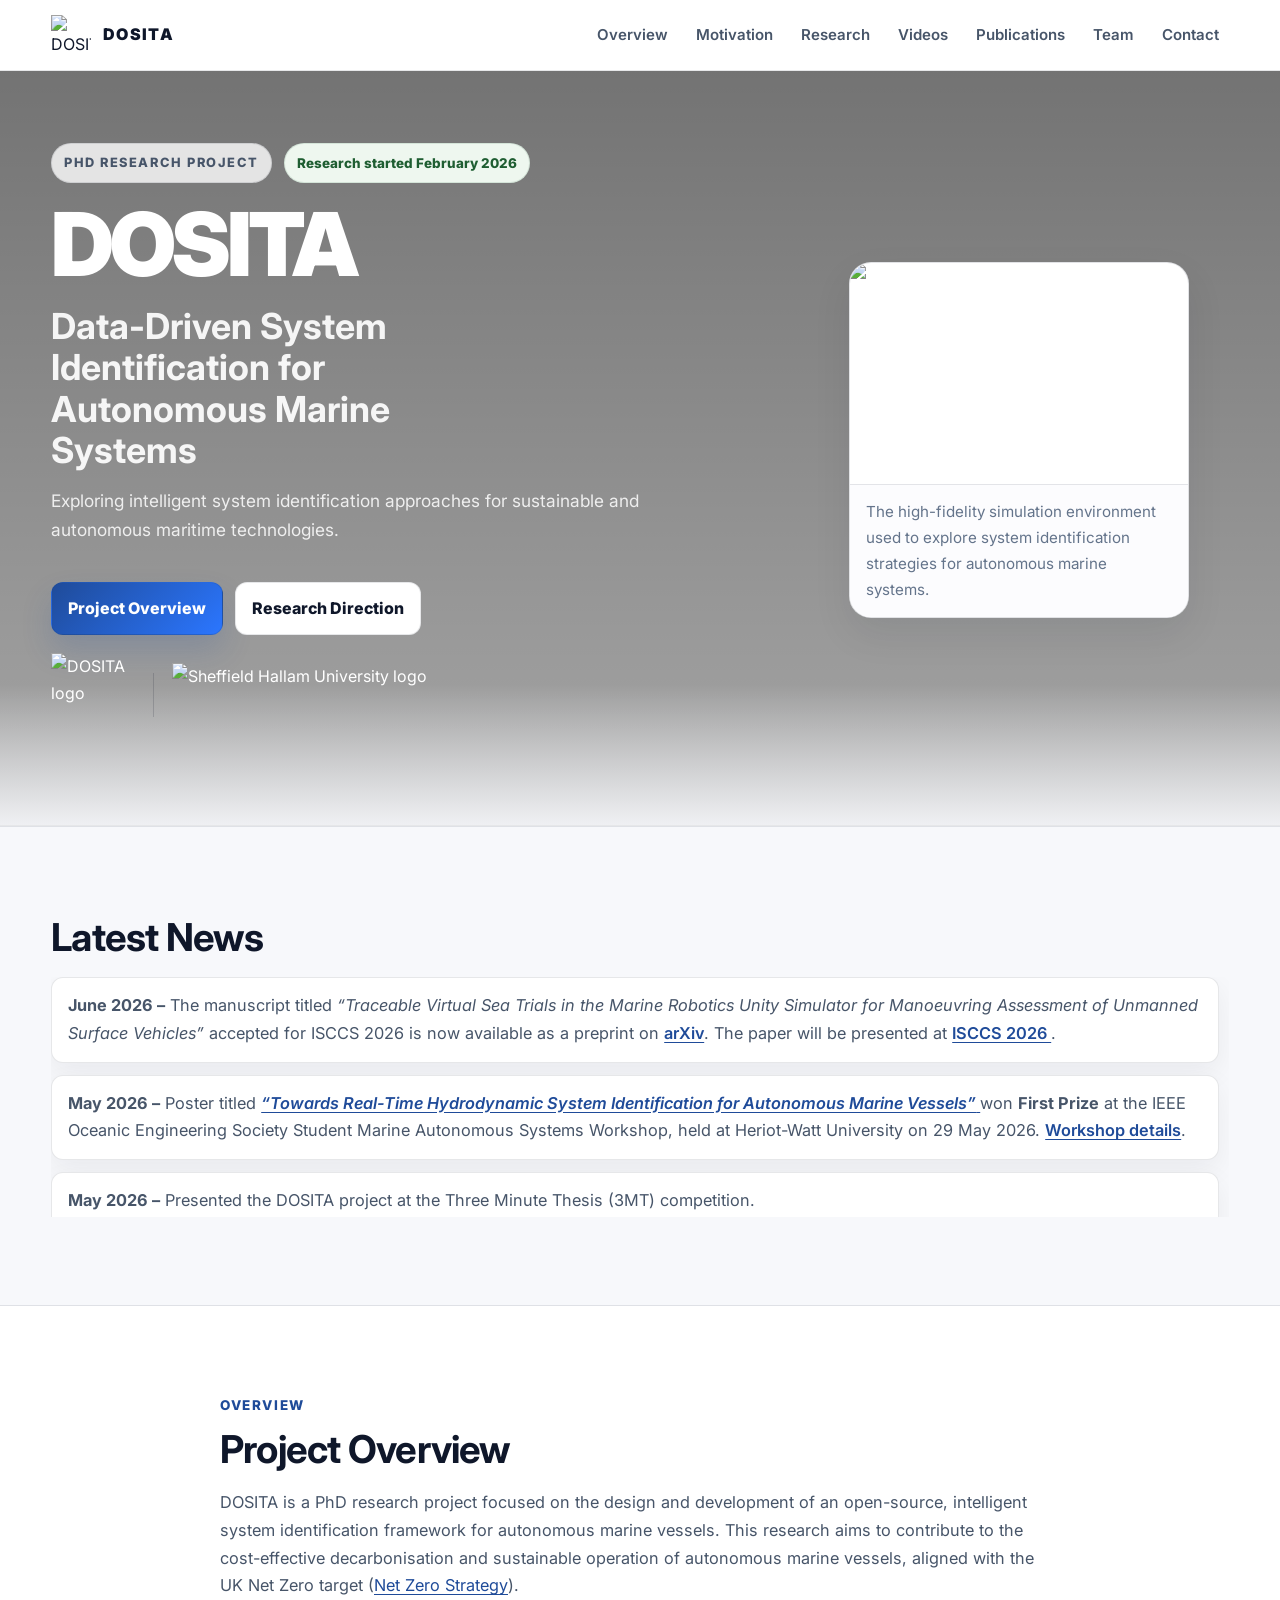
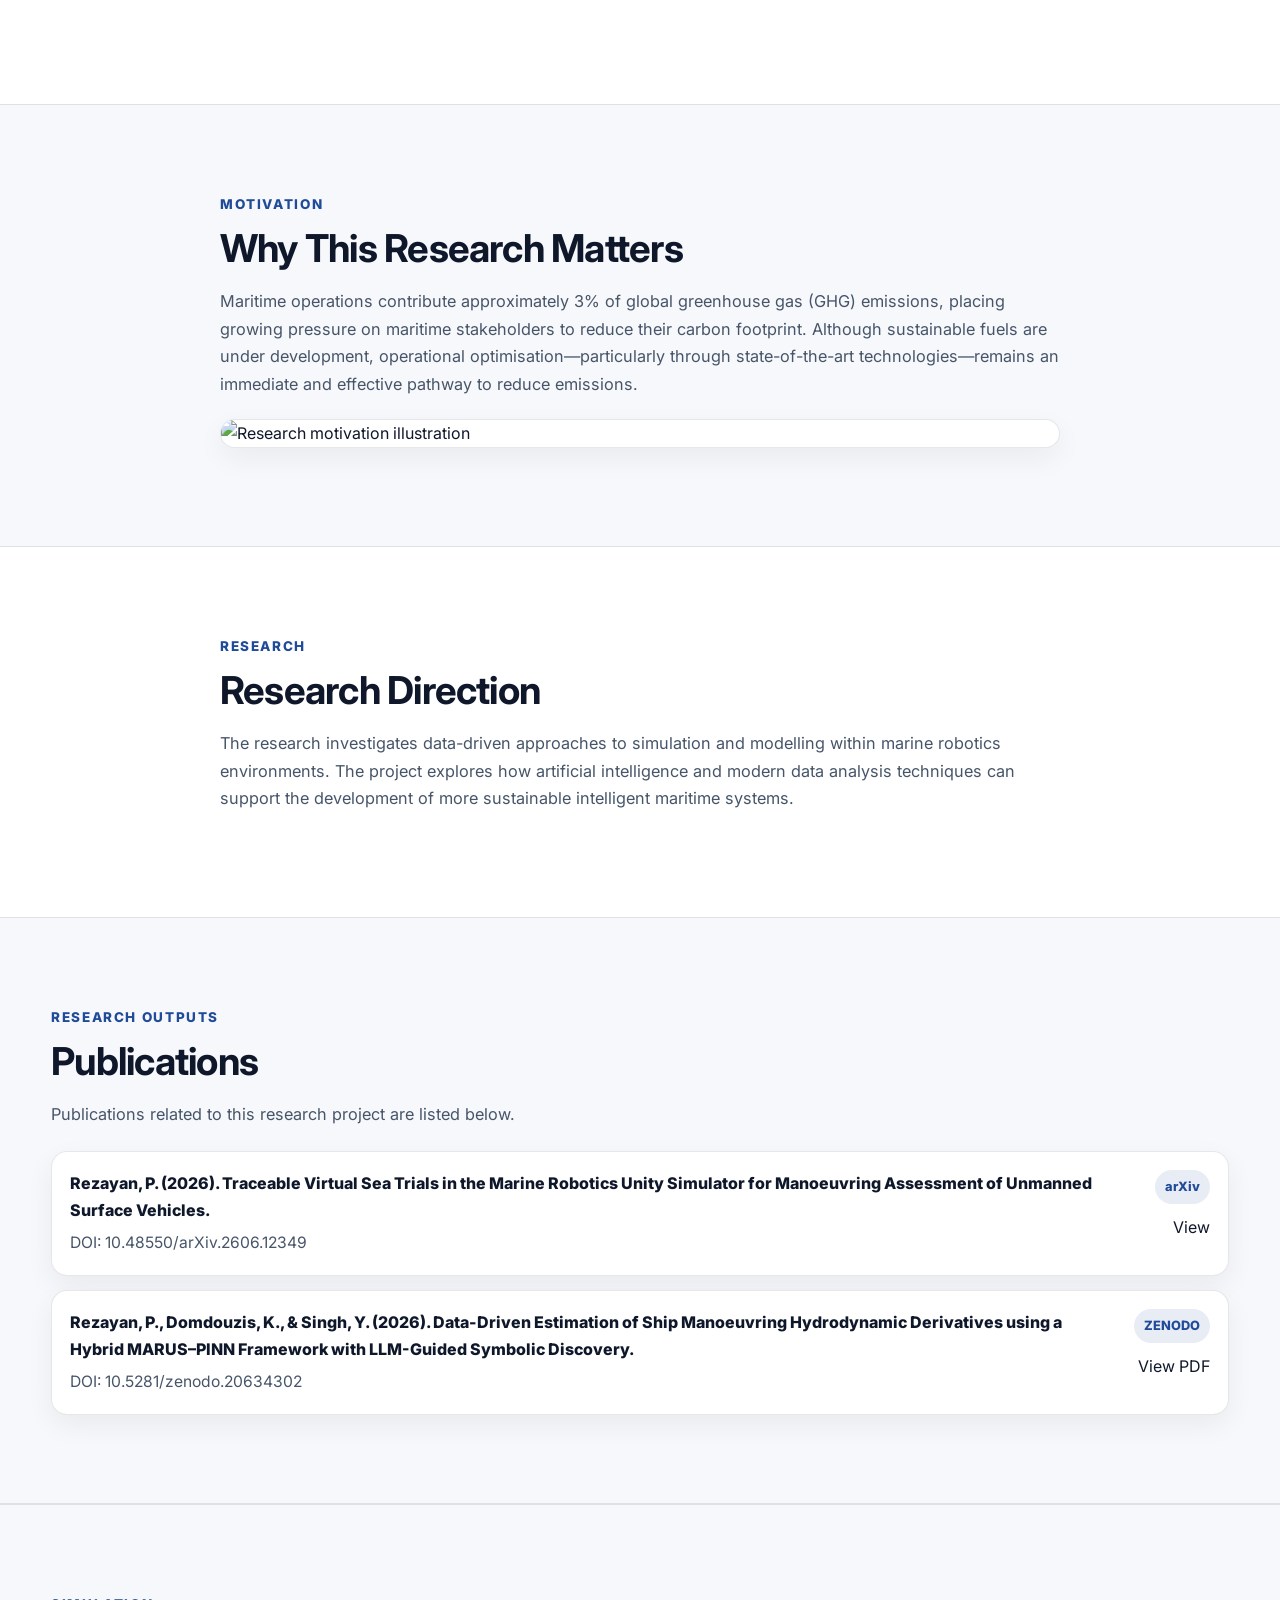
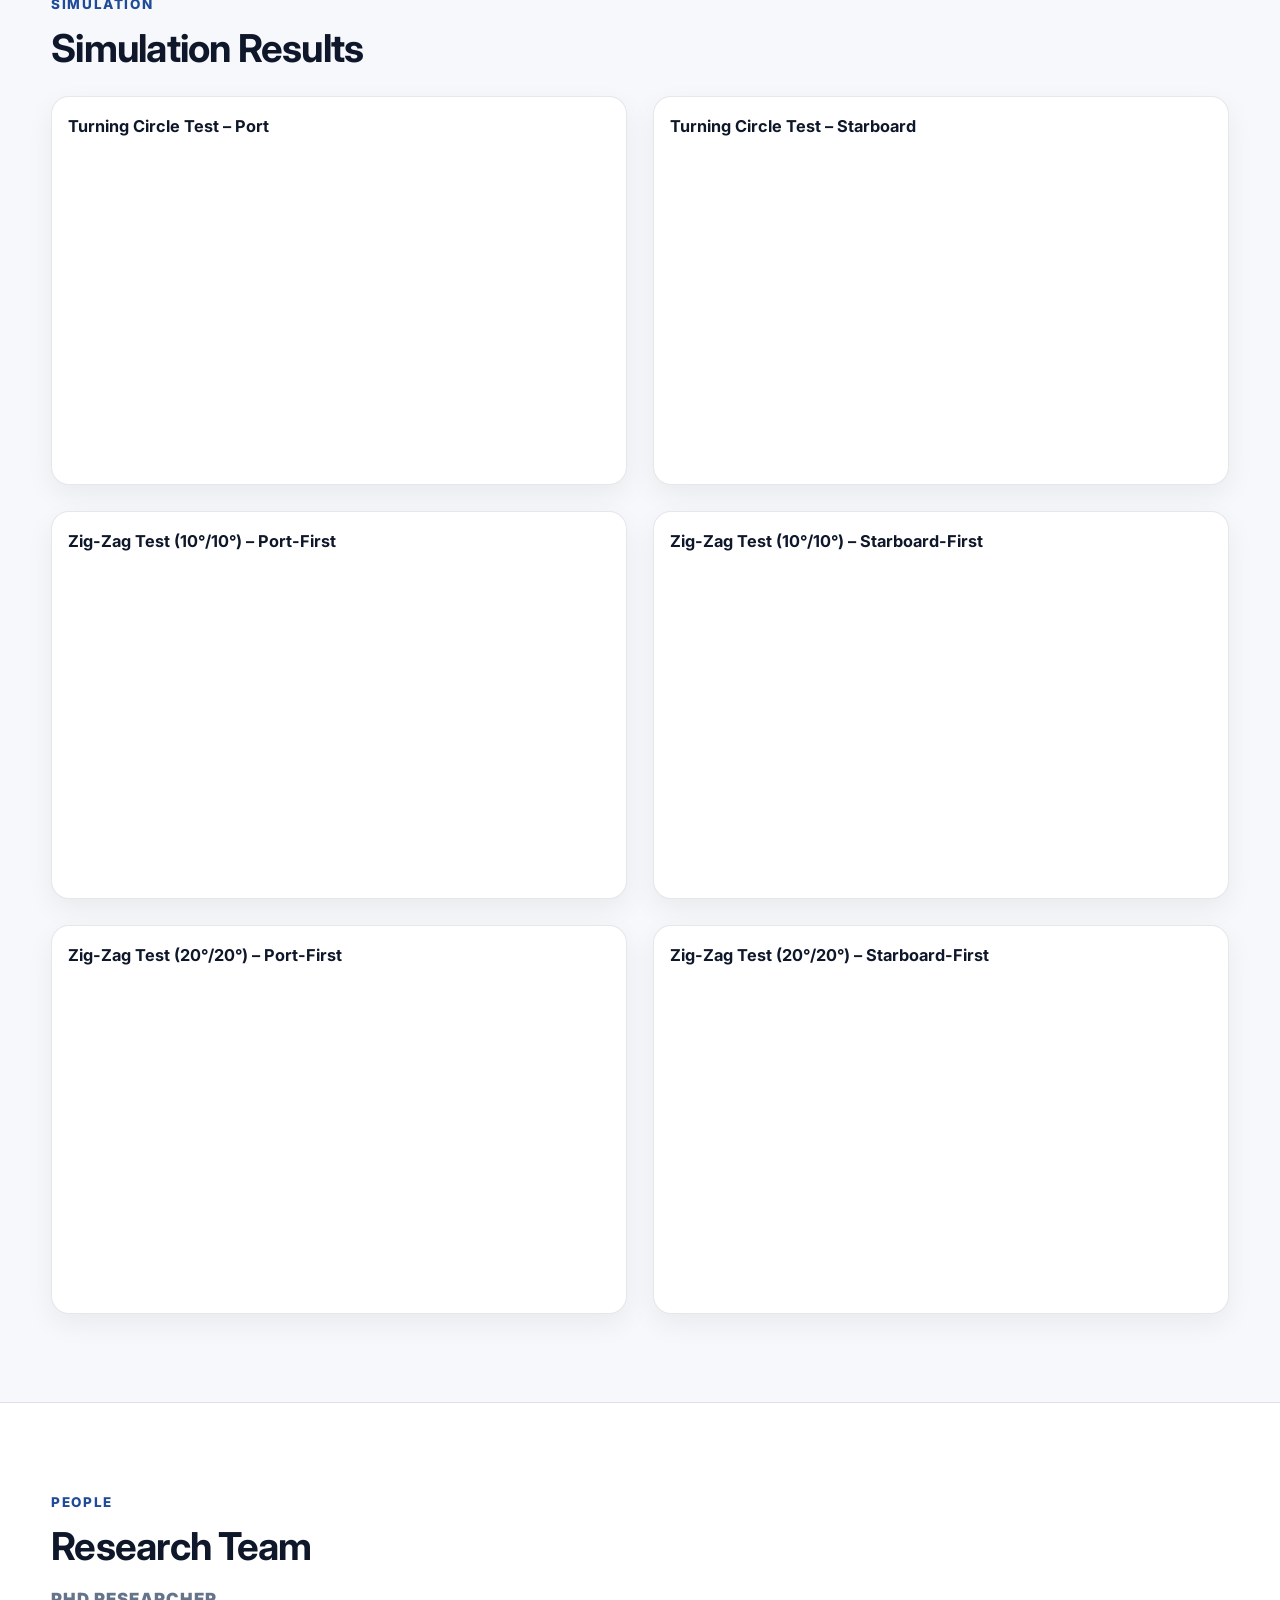
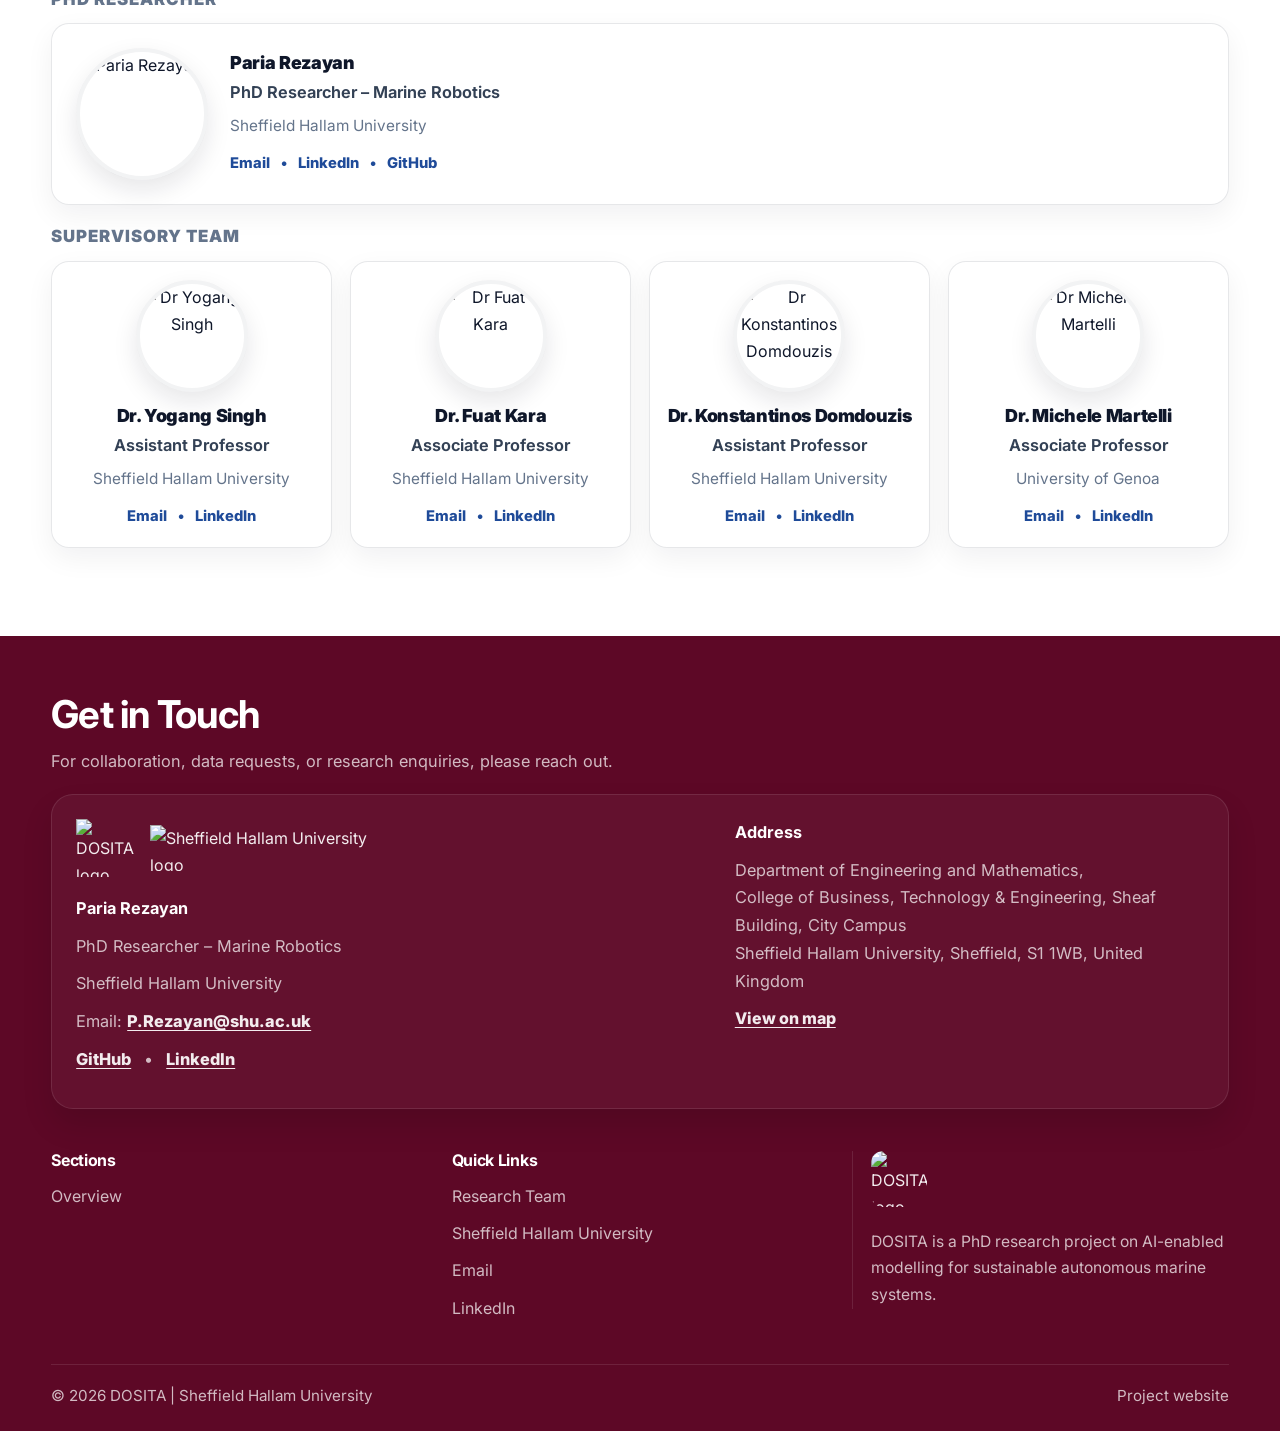
==== docs/index.html @ e4d9f396 "Update publication references in index.html" ====
<!DOCTYPE html>
<html lang="en">
<head>
  <meta charset="utf-8" />
  <meta name="viewport" content="width=device-width,initial-scale=1" />

  <title>DOSITA | PhD Research Project</title>
  <meta
    name="description"
    content="DOSITA: A PhD research project exploring data-driven modelling approaches for more sustainable autonomous marine vahicles"
  />

  <link rel="canonical" href="https://paria-rezayan.github.io/dosita-site/" />
  <meta name="theme-color" content="#1f4b99" />

  <meta property="og:type" content="website" />
  <meta property="og:title" content="DOSITA | PhD Research Project" />
  <meta
    property="og:description"
    content="Research project on data-driven simulation and modelling for more sustainable autonomous marine vessels."
  />
  <meta property="og:url" content="https://paria-rezayan.github.io/dosita-site/" />
  <meta
    property="og:image"
    content="https://paria-rezayan.github.io/dosita-site/assets/scene2.png"
  />

  <meta name="twitter:card" content="summary_large_image" />
  <meta name="twitter:title" content="DOSITA | PhD Research Project" />
  <meta
    name="twitter:description"
    content="PhD research on intelligent simulation and modelling for more sustainable autonomous marine vessels."
  />
  <meta
    name="twitter:image"
    content="https://paria-rezayan.github.io/dosita-site/assets/scene2.png"
  />

  <link rel="icon" type="image/png" href="assets/dosita-favicon.png" />
  <link rel="apple-touch-icon" href="assets/dosita-favicon.png" />

  <link rel="preconnect" href="https://fonts.googleapis.com" />
  <link rel="preconnect" href="https://fonts.gstatic.com" crossorigin />
  <link
    href="https://fonts.googleapis.com/css2?family=Inter:wght@400;600;700;800;900&display=swap"
    rel="stylesheet"
  />

  <link rel="stylesheet" href="styles.css" />
</head>

<body>
  <a class="skiplink" href="#main">Skip to content</a>

  <header class="topbar">
    <div class="container nav">
      <a class="brand" href="#top" aria-label="DOSITA home">
        <img src="assets/dosita-favicon.png" class="brand-logo" alt="DOSITA logo" />
        <span class="brand-text">DOSITA</span>
      </a>

      <nav class="navlinks" aria-label="Primary">
        <a href="#overview">Overview</a>
        <a href="#motivation">Motivation</a>
        <a href="#research">Research</a>
        <a href="#videos">Videos</a>
        <a href="#publications">Publications</a>
        <a href="#team">Team</a>
        <a href="#contact">Contact</a>
      </nav>

      <details class="menu">
        <summary class="menu-btn" aria-label="Open navigation menu">
          <span class="menu-icon" aria-hidden="true"></span>
          Menu
        </summary>
        <nav class="menu-panel" aria-label="Mobile">
          <a href="#overview">Overview</a>
          <a href="#motivation">Motivation</a>
          <a href="#research">Research</a>
          <a href="#videos">Videos</a>
          <a href="#publications">Publications</a>
          <a href="#team">Team</a>
          <a href="#contact">Contact</a>
        </nav>
      </details>
    </div>
  </header>

  <main id="main">
    <section class="hero" id="top">
      <video class="hero-bg-video" autoplay muted loop playsinline>
        <source src="assets/marus-vessel.mp4" type="video/mp4" />
      </video>
      <div class="container hero-grid">
        <div class="hero-copy">
          <div class="hero-topline">
            <span class="kicker">PhD Research Project</span>
            <span class="status-badge">Research started February 2026</span>
          </div>

          <h1 class="title">DOSITA</h1>

          <p class="subtitle">
            Data-Driven System Identification for Autonomous Marine Systems
          </p>

          <p class="tagline">
            Exploring intelligent system identification approaches for sustainable and
            autonomous maritime technologies.
          </p>

          <p class="hero-meta"></p>

          <div class="btnrow">
            <a class="btn primary" href="#overview">Project Overview</a>
            <a class="btn" href="#research">Research Direction</a>
          </div>

          <div class="hero-logos" aria-label="Project affiliations">
            <img
              src="assets/dosita-favicon.png"
              class="hero-logo hero-logo-dosita"
              alt="DOSITA logo"
            />
            <div class="hero-logo-divider" aria-hidden="true"></div>
            <img
              src="assets/shu-icon.png"
              class="hero-logo hero-logo-shu"
              alt="Sheffield Hallam University logo"
            />
          </div>
        </div>

        <div class="hero-visual">
          <figure class="hero-figure">
            <img
              src="assets/scene2.png"
              alt="MARUS Simulation Environment for Marine Robotics Research"
            />
            <figcaption>
              The high-fidelity simulation environment used to explore system identification
              strategies for autonomous marine systems.
            </figcaption>
          </figure>
        </div>
      </div>
    </section>
    <section id="news" class="section alt">
      <div class="container">
    
        <h2 class="news-title">Latest News</h2>
    
        <div class="news-list">

          <p>
          <strong>June 2026 –</strong> The manuscript titled
          <em>“Traceable Virtual Sea Trials in the Marine Robotics Unity Simulator for Manoeuvring Assessment of Unmanned Surface Vehicles”</em>
          accepted for ISCCS 2026 is now available as a preprint on
          <a href="https://arxiv.org/abs/2606.12349" target="_blank" rel="noopener">arXiv</a>.
          The paper will be presented at
          <a href="https://www.imarest.org/events/inec-iscss-2026.html" target="_blank" rel="noopener">
            ISCCS 2026
          </a>.
        </p>
              
          <p>
            <strong>May 2026 –</strong> Poster titled
            <a href="files/Marine_Robotics_Workshop_Poster_Final.pdf" target="_blank" rel="noopener">
              <em>“Towards Real-Time Hydrodynamic System Identification for Autonomous Marine Vessels”</em>
            </a>
            won <strong>First Prize</strong> at the IEEE Oceanic Engineering Society Student Marine Autonomous Systems Workshop,
            held at Heriot-Watt University on 29 May 2026.
            <a href="https://sites.google.com/view/ieee-oes-smrw/home" target="_blank" rel="noopener">Workshop details</a>.
          </p>

          <p>
            <strong>May 2026 –</strong> Presented the DOSITA project at the Three Minute Thesis (3MT) competition.
          </p>
    
          <p>
            <strong>May 2026 –</strong> Abstract titled <em>“From Traceable MARUS Virtual Sea Trials to Online Hydrodynamic Derivative Identification”</em> accepted for IEEE Marine Autonomous Systems Workshop 2026 (poster presentation).
          </p>
    
          <p>
            <strong>April 2026 –</strong> Successfully completed initial PhD progression review (RF1).
          </p>
    
          <p>
            <strong>March 2026 –</strong> Manuscript titled <em>“Interpretable Physics-Informed Hydrodynamic Derivative Identification for Autonomous Marine Vehicles Using Virtual Sea Trials and Symbolic Residuals”</em> accepted for IEEE AUV 2026 (poster presentation).
          </p>
    
          <p>
            <strong>March 2026 –</strong> Manuscript titled <em>“Traceable Virtual Sea Trials in the Marine Robotics Unity Simulator for Manoeuvring Assessment of Unmanned Surface Vehicles”</em> accepted for ISCSS 2026 (oral presentation).
          </p>
    
        </div>
    
      </div>
    </section>

    <section id="overview" class="section">
      <div class="container narrow">
        <p class="eyebrow">Overview</p>
        <h2>Project Overview</h2>

        <p>
          DOSITA is a PhD research project focused on the design and development of an open-source, intelligent system identification framework for autonomous marine vessels. This research aims to contribute to the cost-effective decarbonisation and sustainable operation of autonomous marine vessels, aligned with the UK Net Zero target (<a class="link" href="https://www.gov.uk/government/publications/net-zero-strategy" target="_blank" rel="noopener">Net Zero Strategy</a>).
        </p>
      </div>
    </section>

    <section id="motivation" class="section alt">
      <div class="container narrow">
        <p class="eyebrow">Motivation</p>
        <h2>Why This Research Matters</h2>

        <p>
          Maritime operations contribute approximately 3% of global greenhouse gas (GHG) emissions, placing growing pressure on
          maritime stakeholders to reduce their carbon footprint.
          Although sustainable fuels are under development, operational optimisation—particularly through state-of-the-art
          technologies—remains an immediate and effective pathway to reduce emissions.
        </p>

        <figure class="figure">
          <img
            src="assets/why_it_matters.png"
            alt="Research motivation illustration"
          />
        </figure>
      </div>
    </section>

    <section id="research" class="section">
      <div class="container narrow">
        <p class="eyebrow">Research</p>
        <h2>Research Direction</h2>

        <p>
          The research investigates data-driven approaches to simulation and modelling within marine robotics environments. The project explores
          how artificial intelligence and modern data analysis techniques can
          support the development of more sustainable intelligent maritime systems.
        </p>
      </div>
    </section>

    <section id="publications" class="section alt">
      <div class="container">
        <p class="eyebrow">Research Outputs</p>
        <h2>Publications</h2>
    
        <p>
          Publications related to this research project are listed below.
        </p>
    
        <div class="pub-panel">
          <ol class="pub-list">
    

    
            <li class="pub-item">
              <div class="pub-main">
                <span class="pub-title">
                  Rezayan, P. (2026).
                  Traceable Virtual Sea Trials in the Marine Robotics Unity Simulator for Manoeuvring Assessment of Unmanned Surface Vehicles.
                </span>
                <span class="pub-desc">
                  DOI:
                  <a href="https://doi.org/10.48550/arXiv.2606.12349" target="_blank" rel="noopener">
                    10.48550/arXiv.2606.12349
                  </a>
                </span>
              </div>
              <div class="pub-meta">
                <span class="pub-badge">arXiv</span>
                <a href="https://arxiv.org/abs/2606.12349" target="_blank" rel="noopener">
                  View
                </a>
              </div>
            </li>

           <li class="pub-item">
              <div class="pub-main">
                <span class="pub-title">
                  Rezayan, P., Domdouzis, K., &amp; Singh, Y. (2026).
                  Data-Driven Estimation of Ship Manoeuvring Hydrodynamic Derivatives using a Hybrid MARUS–PINN Framework with LLM-Guided Symbolic Discovery.
                </span>
                <span class="pub-desc">
                  DOI:
                  <a href="https://doi.org/10.5281/zenodo.20634302" target="_blank" rel="noopener">
                    10.5281/zenodo.20634302
                  </a>
                </span>
              </div>
              <div class="pub-meta">
                <span class="pub-badge">ZENODO</span>
                <a href="https://zenodo.org/records/20634302" target="_blank" rel="noopener">
                  View PDF
                </a>
              </div>
            </li>
    
          </ol>
        </div>
      </div>
    </section>

    <section id="videos" class="section alt">
      <div class="container">
    
        <p class="eyebrow">Simulation</p>
        <h2>Simulation Results</h2>
    
        <div class="video-grid">
    
          
          <div class="video-card">
            <p><strong>Turning Circle Test – Port</strong></p>
    
            <iframe
              src="https://www.youtube.com/embed/pQFr0AR-pdA"
              frameborder="0"
              allow="accelerometer; autoplay; clipboard-write; encrypted-media; gyroscope; picture-in-picture"
              allowfullscreen>
            </iframe>
    
          </div>

            <div class="video-card">
              <p><strong>Turning Circle Test – Starboard</strong></p>
      
              <iframe
                src="https://www.youtube.com/embed/2SdToAefDQU?si=MvAglBM_iEwIC5yq"
                frameborder="0"
                allow="accelerometer; autoplay; clipboard-write; encrypted-media; gyroscope; picture-in-picture"
                allowfullscreen>
              </iframe>
    
          </div>
    
          
          <div class="video-card">
            <p><strong>Zig-Zag Test (10°/10°) – Port-First</strong></p>
    
            <iframe
              src="https://www.youtube.com/embed/sHBhFfHwwGk"
              frameborder="0"
              allow="accelerometer; autoplay; clipboard-write; encrypted-media; gyroscope; picture-in-picture"
              allowfullscreen>
            </iframe>
    
          </div>

          <div class="video-card">
            <p><strong>Zig-Zag Test (10°/10°) – Starboard-First</strong></p>
    
            <iframe
              src="https://www.youtube.com/embed/uo5LbihX1AM?si=xc1DIO5zqAd8yfMY"
              frameborder="0"
              allow="accelerometer; autoplay; clipboard-write; encrypted-media; gyroscope; picture-in-picture"
              allowfullscreen>
            </iframe>
    
          </div>

          <div class="video-card">
            <p><strong>Zig-Zag Test (20°/20°) – Port-First</strong></p>
    
            <iframe
              src="https://www.youtube.com/embed/yCZDRFfJikc?si=FCgRbpiyIOFRJDU3"
              frameborder="0"
              allow="accelerometer; autoplay; clipboard-write; encrypted-media; gyroscope; picture-in-picture"
              allowfullscreen>
            </iframe>
    
          </div>


          <div class="video-card">
            <p><strong>Zig-Zag Test (20°/20°) – Starboard-First</strong></p>
    
            <iframe
              src="https://www.youtube.com/embed/yEhqeSOkkQ4?si=PuzDJNzt23lJ9d4e"
              frameborder="0"
              allow="accelerometer; autoplay; clipboard-write; encrypted-media; gyroscope; picture-in-picture"
              allowfullscreen>
            </iframe>
    
          </div>
          
        </div>
      </div>
    </section>


    <section id="team" class="section">
      <div class="container">
        <p class="eyebrow">People</p>
        <h2>Research Team</h2>

        <div class="team-block">
          <h3 class="team-heading">PhD Researcher</h3>

          <div class="team-grid team-grid-feature">
            <article class="team-card team-card-feature">
              <div class="team-card-top">
                <img src="assets/Paria_Rezayan.png" alt="Paria Rezayan" class="team-photo team-photo-lg" />
                <div class="team-card-main">
                  <h4 class="team-name">Paria Rezayan</h4>
                  <p class="team-role">PhD Researcher – Marine Robotics</p>
                  <p class="team-org">Sheffield Hallam University</p>

                  <div class="team-links">
                    <a href="mailto:P.Rezayan@shu.ac.uk">Email</a>
                    <span>•</span>
                    <a href="https://www.linkedin.com/in/Paria-Rezayan" target="_blank" rel="noopener">LinkedIn</a>
                    <span>•</span>
                    <a href="https://github.com/Paria-Rezayan" target="_blank" rel="noopener">GitHub</a>
                  </div>
                </div>
              </div>
            </article>
          </div>
        </div>

        <div class="team-block">
          <h3 class="team-heading">Supervisory Team</h3>

          <div class="team-grid team-grid-compact">
            <article class="team-card team-card-compact">
              <img src="assets/Yogang_Singh.png" alt="Dr Yogang Singh" class="team-photo" />
              <h4 class="team-name">Dr. Yogang Singh</h4>
              <p class="team-role">Assistant Professor</p>
              <p class="team-org">Sheffield Hallam University</p>
              <div class="team-links">
                <a href="mailto:Y.Singh@shu.ac.uk">Email</a>
                <span>•</span>
                <a href="https://www.linkedin.com/in/yogang-singh" target="_blank" rel="noopener">LinkedIn</a>
              </div>
            </article>

            <article class="team-card team-card-compact">
              <img src="assets/Fuat_Kara.png" alt="Dr Fuat Kara" class="team-photo" />
              <h4 class="team-name">Dr. Fuat Kara</h4>
              <p class="team-role">Associate Professor</p>
              <p class="team-org">Sheffield Hallam University</p>
              <div class="team-links">
                <a href="mailto:Fuat.Kara@shu.ac.uk">Email</a>
                <span>•</span>
                <a href="https://www.linkedin.com/in/fuat-kara-55755624" target="_blank" rel="noopener">LinkedIn</a>
              </div>
            </article>

            <article class="team-card team-card-compact">
              <img src="assets/Konstantinos_Domdouzis.png" alt="Dr Konstantinos Domdouzis" class="team-photo" />
              <h4 class="team-name">Dr. Konstantinos Domdouzis</h4>
              <p class="team-role">Assistant Professor</p>
              <p class="team-org">Sheffield Hallam University</p>
              <div class="team-links">
                <a href="mailto:k.domdouzis@shu.ac.uk">Email</a>
                <span>•</span>
                <a href="https://www.linkedin.com/in/konstantinos-d-a1b3b431" target="_blank" rel="noopener">LinkedIn</a>
              </div>
            </article>

            <article class="team-card team-card-compact">
              <img src="assets/Michele_Martelli.png" alt="Dr Michele Martelli" class="team-photo" />
              <h4 class="team-name">Dr. Michele Martelli</h4>
              <p class="team-role">Associate Professor</p>
              <p class="team-org">University of Genoa</p>
              <div class="team-links">
                <a href="mailto:michele.martelli@unige.it">Email</a>
                <span>•</span>
                <a href="https://www.linkedin.com/in/martellimichele" target="_blank" rel="noopener">LinkedIn</a>
              </div>
            </article>
          </div>
        </div>
      </div>
    </section>

    <footer id="contact" class="footer footer-with-contact">
      <div class="container footer-contact-wrap">
        <div class="footer-contact">
          <div class="footer-contact-head">
            <h2 class="footer-contact-title">Get in Touch</h2>
            <p class="footer-contact-sub">
              For collaboration, data requests, or research enquiries, please reach out.
            </p>
          </div>

          <div class="footer-contact-card">
            <div class="footer-contact-left">
              <div class="contact-logos">
                <img class="contact-logo dosita-contact-logo" src="assets/dosita-favicon.png" alt="DOSITA logo" />
                <img class="contact-logo shu-contact-logo" src="assets/shu-icon.png" alt="Sheffield Hallam University logo" />
              </div>

              <p class="contact-name"><strong>Paria Rezayan</strong></p>
              <p class="contact-role">PhD Researcher – Marine Robotics</p>
              <p class="contact-org">Sheffield Hallam University</p>
              <p class="contact-line">Email: <a class="footer-link" href="mailto:P.Rezayan@shu.ac.uk">P.Rezayan@shu.ac.uk</a></p>
              <p class="contact-line">
                <a class="footer-link" href="https://github.com/Paria-Rezayan" target="_blank" rel="noopener">GitHub</a>
                <span class="sep">•</span>
                <a class="footer-link" href="https://www.linkedin.com/in/Paria-Rezayan" target="_blank" rel="noopener">LinkedIn</a>
              </p>
            </div>

            <div class="footer-contact-right">
              <p class="addr-title"><strong>Address</strong></p>
              <p class="addr">
                Department of Engineering and Mathematics,<br />
                College of Business, Technology &amp; Engineering, Sheaf Building, City Campus<br />
                Sheffield Hallam University, Sheffield, S1 1WB, United Kingdom
              </p>
              <a class="footer-link" href="https://www.google.com/maps?q=Sheaf+Building+Sheffield+Hallam+University" target="_blank" rel="noopener">View on map</a>
            </div>
          </div>
        </div>

        <div class="footer-grid footer-grid-compact">
          <div class="footer-col">
            <h4>Sections</h4>
            <a href="#overview">Overview</a>
          </div>

          <div class="footer-col">
            <h4>Quick Links</h4>
            <a href="#team">Research Team</a>
            <a href="https://www.shu.ac.uk/" target="_blank" rel="noopener">Sheffield Hallam University</a>
            <a href="mailto:P.Rezayan@shu.ac.uk">Email</a>
            <a href="https://www.linkedin.com/in/Paria-Rezayan" target="_blank" rel="noopener">LinkedIn</a>
          </div>

          <div class="footer-col footer-brand-compact">
            <img src="assets/dosita-favicon.png" alt="DOSITA logo" class="footer-brand-logo" />
            <p class="footer-brand-text">
              DOSITA is a PhD research project on AI-enabled modelling for sustainable autonomous marine systems.
            </p>
          </div>
        </div>

        <div class="footer-bottom">
          <p>© 2026 DOSITA | Sheffield Hallam University</p>
          <p class="footer-meta">Project website</p>
        </div>
      </div>
    </footer>
  </main>
</body>
</html>
---- docs/styles.css ----
:root{
  --bg: #ffffff;
  --bg-alt: #f7f8fb;
  --bg-soft: #f3f6fb;

  --text: #0f172a;
  --muted: #475569;
  --muted-2: #64748b;

  --line: rgba(15, 23, 42, 0.10);
  --line-strong: rgba(15, 23, 42, 0.16);

  --shadow-soft: 0 10px 28px rgba(15, 23, 42, 0.06);
  --shadow-card: 0 16px 38px rgba(15, 23, 42, 0.08);
  --shadow-hover: 0 20px 44px rgba(15, 23, 42, 0.12);

  --radius: 18px;
  --radius-sm: 14px;
  --radius-xs: 10px;

  --max: 1200px;
  --narrow: 840px;

  --accent: #1f4b99;
  --accent-2: #0b2f6a;
  --accent-3: #2b76ff;

  --footer-bg: #5d0826;
  --footer-line: rgba(255,255,255,0.10);
  --footer-text: rgba(255,255,255,0.92);
  --footer-muted: rgba(255,255,255,0.72);

  --success-bg: #eef7ef;
  --success-text: #1f5e32;

  --focus: rgba(31, 75, 153, 0.35);
}

*,
*::before,
*::after{
  box-sizing: border-box;
}

html{
  scroll-behavior: smooth;
}

body{
  margin: 0;
  background: var(--bg);
  color: var(--text);
  font-family: Inter, ui-sans-serif, system-ui, -apple-system, Segoe UI, Roboto, Helvetica, Arial, "Apple Color Emoji","Segoe UI Emoji";
  line-height: 1.7;
  -webkit-font-smoothing: antialiased;
  -moz-osx-font-smoothing: grayscale;
}

img{
  max-width: 100%;
  display: block;
}

a{
  color: inherit;
  text-decoration: none;
}

:focus-visible{
  outline: 3px solid var(--focus);
  outline-offset: 3px;
  border-radius: 10px;
}

.skiplink{
  position: absolute;
  left: -999px;
  top: 10px;
  z-index: 1000;
  background: #fff;
  color: var(--text);
  border: 1px solid var(--line);
  padding: 10px 12px;
  border-radius: 10px;
  box-shadow: var(--shadow-soft);
}

.skiplink:focus{
  left: 10px;
}

.container{
  width: min(92%, var(--max));
  margin: 0 auto;
}

.narrow{
  width: min(92%, var(--narrow));
  margin: 0 auto;
}

.section{
  padding: 88px 0;
  scroll-margin-top: 100px;
}

.section.alt{
  background: var(--bg-alt);
  border-top: 1px solid var(--line);
  border-bottom: 1px solid var(--line);
}

.eyebrow{
  margin: 0 0 10px;
  font-size: 0.84rem;
  font-weight: 800;
  letter-spacing: 0.12em;
  text-transform: uppercase;
  color: var(--accent);
}

h1, h2, h3, h4{
  margin: 0;
  color: var(--text);
  line-height: 1.15;
  letter-spacing: -0.02em;
}

h2{
  font-size: clamp(2rem, 3vw, 2.7rem);
  margin-bottom: 18px;
}

h3{
  font-size: 1.18rem;
  margin-bottom: 10px;
}

p{
  margin: 0 0 16px;
  color: var(--muted);
  font-size: 1.02rem;
}

.link{
  color: var(--accent);
  text-decoration: underline;
  text-underline-offset: 3px;
}

.link:hover{
  color: var(--accent-2);
}

.sep{
  color: rgba(255,255,255,0.72);
  margin: 0 8px;
}

/* ---------- NAV ---------- */
.topbar{
  position: sticky;
  top: 0;
  z-index: 80;
  background: rgba(255,255,255,0.94);
  backdrop-filter: saturate(160%) blur(12px);
  border-bottom: 1px solid var(--line);
}

.nav{
  display: flex;
  align-items: center;
  justify-content: space-between;
  gap: 16px;
  padding: 14px 0;
}

.brand{
  display: flex;
  align-items: center;
  gap: 12px;
  min-width: 0;
}

.brand-logo{
  width: 40px;
  height: 40px;
  object-fit: contain;
  flex: 0 0 auto;
}

.brand-text{
  font-weight: 900;
  font-size: 1rem;
  letter-spacing: 0.08em;
  color: var(--text);
}

.navlinks{
  display: flex;
  align-items: center;
  gap: 8px;
  flex-wrap: wrap;
}

.navlinks a{
  padding: 8px 10px;
  border-radius: 10px;
  color: var(--muted);
  font-size: 0.94rem;
  font-weight: 600;
  transition: background 0.15s ease, color 0.15s ease;
}

.navlinks a:hover{
  color: var(--accent);
  background: rgba(31,75,153,0.06);
}

.menu{
  display: none;
  position: relative;
}

.menu-btn{
  list-style: none;
  cursor: pointer;
  display: flex;
  align-items: center;
  gap: 10px;
  padding: 10px 12px;
  border: 1px solid var(--line);
  border-radius: 12px;
  background: #fff;
  font-weight: 800;
  color: var(--text);
}

.menu-btn::-webkit-details-marker{
  display: none;
}

.menu-icon{
  width: 18px;
  height: 12px;
  position: relative;
  display: inline-block;
}

.menu-icon::before,
.menu-icon::after{
  content: "";
  position: absolute;
  left: 0;
  right: 0;
  height: 2px;
  background: var(--text);
  border-radius: 999px;
}

.menu-icon::before{
  top: 0;
}

.menu-icon::after{
  bottom: 0;
}

.menu-panel{
  position: absolute;
  right: 0;
  top: 58px;
  width: min(340px, 90vw);
  padding: 10px;
  border-radius: 16px;
  border: 1px solid var(--line);
  background: #fff;
  box-shadow: var(--shadow-card);
  display: flex;
  flex-direction: column;
  gap: 6px;
}

.menu-panel a{
  padding: 10px 12px;
  border-radius: 10px;
  font-weight: 650;
  color: var(--muted);
}

.menu-panel a:hover{
  color: var(--accent);
  background: rgba(31,75,153,0.06);
}

.hero {
  color: #ffffff;
}

.hero .title,
.hero h1 {
  color: #ffffff;
}

.hero .subtitle {
  color: rgba(255,255,255,0.92);
}

.hero .tagline {
  color: rgba(255,255,255,0.85);
}

.hero .hero-meta {
  color: rgba(255,255,255,0.75);
}
.hero {
  position: relative;
  overflow: hidden;
  padding: 72px 0 88px;
  border-bottom: 1px solid var(--line);
  background: none; /* important: remove old gradients */
}


.hero-bg-video {
  position: absolute;
  top: 0;
  left: 0;
  width: 100%;
  height: 100%;
  object-fit: cover;
  z-index: -2;
}

.hero::before {
  content: "";
  position: absolute;
  inset: 0;
  background: linear-gradient(
    rgba(0, 0, 0, 0.55),
    rgba(0, 0, 0, 0.35)
  );
  z-index: -1;
}

.hero::after {
  content: "";
  position: absolute;
  inset: auto 0 0 0;
  height: 140px;
  background: linear-gradient(
    to bottom,
    rgba(0, 0, 0, 0),
    rgba(247, 248, 251, 0.9)
  );
  pointer-events: none;
  z-index: 0;
}

.hero .container {
  position: relative;
  z-index: 1;
}

.hero-grid {
  position: relative;
  z-index: 1;
  display: grid;
  grid-template-columns: minmax(0, 1.05fr) minmax(0, 0.95fr);
  gap: 42px;
  align-items: center;
}

.hero-copy{
  max-width: 680px;
}

.hero-topline{
  display: flex;
  align-items: center;
  gap: 12px;
  flex-wrap: wrap;
  margin-bottom: 18px;
}

.kicker{
  display: inline-flex;
  align-items: center;
  padding: 8px 12px;
  border-radius: 999px;
  border: 1px solid var(--line);
  background: rgba(255,255,255,0.80);
  color: var(--muted);
  font-size: 0.8rem;
  font-weight: 800;
  letter-spacing: 0.12em;
  text-transform: uppercase;
}

.status-badge{
  display: inline-flex;
  align-items: center;
  padding: 8px 12px;
  border-radius: 999px;
  background: var(--success-bg);
  color: var(--success-text);
  border: 1px solid rgba(31,94,50,0.12);
  font-size: 0.84rem;
  font-weight: 800;
}

.title{
  font-size: clamp(3.2rem, 7vw, 5.5rem);
  font-weight: 900;
  line-height: 0.98;
  letter-spacing: -0.05em;
  margin-bottom: 18px;
}

.subtitle{
  max-width: 18ch;
  font-size: clamp(1.5rem, 2.8vw, 2.35rem);
  font-weight: 700;
  line-height: 1.16;
  color: #243244;
  margin-bottom: 14px;
}

.tagline{
  max-width: 62ch;
  font-size: 1.08rem;
  color: var(--muted);
  margin-bottom: 10px;
}

.hero-meta{
  min-height: 1px;
  font-size: 0.98rem;
  font-weight: 600;
  color: var(--muted-2);
  margin-bottom: 26px;
}

.btnrow{
  display: flex;
  align-items: center;
  gap: 12px;
  flex-wrap: wrap;
  margin-bottom: 18px;
}

.btn{
  display: inline-flex;
  align-items: center;
  justify-content: center;
  padding: 12px 16px;
  border-radius: 12px;
  border: 1px solid var(--line);
  background: #fff;
  color: var(--text);
  font-weight: 800;
  transition: transform 0.15s ease, box-shadow 0.15s ease, border-color 0.15s ease;
}

.btn:hover{
  transform: translateY(-1px);
  border-color: rgba(31,75,153,0.24);
  box-shadow: 0 16px 30px rgba(15,23,42,0.10);
}

.btn.primary{
  color: #fff;
  border-color: rgba(31,75,153,0.25);
  background: linear-gradient(135deg, var(--accent), var(--accent-3));
  box-shadow: 0 16px 30px rgba(31,75,153,0.18);
}

.hero-logos{
  display: flex;
  align-items: center;
  gap: 18px;
  margin-top: 6px;
  flex-wrap: wrap;
}

.hero-logo{
  display: block;
  object-fit: contain;
}

.hero-logo-dosita{
  width: 84px;
  height: 84px;
}

.hero-logo-shu{
  width: auto;
  height: 64px;
  max-width: 280px;
}

.hero-logo-divider{
  width: 1px;
  height: 44px;
  background: var(--line-strong);
}

.hero-visual{
  display: grid;
  gap: 18px;
}

.hero-figure{
  overflow: hidden;
  border-radius: 22px;
  border: 1px solid rgba(15,23,42,0.12);
  background: #fff;
  box-shadow: var(--shadow-card);
}

.hero-figure img{
  width: 100%;
  aspect-ratio: 16 / 10.5;
  object-fit: cover;
}

.hero-figure figcaption{
  padding: 14px 16px;
  border-top: 1px solid var(--line);
  background: #fcfcfe;
  color: var(--muted-2);
  font-size: 0.95rem;
}

/* ---------- FIGURES ---------- */
.figure{
  margin: 20px 0 10px;
  overflow: hidden;
  border-radius: var(--radius);
  border: 1px solid var(--line);
  background: #fff;
  box-shadow: var(--shadow-soft);
}

.figure img{
  width: 100%;
  height: auto;
}

.figure figcaption{
  padding: 13px 15px;
  border-top: 1px solid var(--line);
  background: #fbfbfd;
  color: var(--muted-2);
  font-size: 0.94rem;
}

/* ---------- PUBLICATIONS ---------- */
.pub-panel{
  padding: 6px 0 0;
}

.pub-list{
  list-style: none;
  margin: 0;
  padding: 0;
  display: grid;
  gap: 14px;
}

.pub-item{
  display: flex;
  align-items: flex-start;
  justify-content: space-between;
  gap: 18px;
  padding: 18px 18px;
  border-radius: 16px;
  border: 1px solid var(--line);
  background: #fff;
  box-shadow: var(--shadow-soft);
}

.pub-main{
  display: grid;
  gap: 6px;
}

.pub-title{
  font-weight: 800;
  color: var(--text);
}

.pub-desc{
  color: var(--muted);
  font-size: 0.98rem;
}

.pub-meta{
  display: flex;
  align-items: center;
  gap: 10px;
  flex-wrap: wrap;
  justify-content: flex-end;
}

.pub-badge{
  display: inline-flex;
  align-items: center;
  padding: 6px 10px;
  border-radius: 999px;
  background: rgba(31,75,153,0.10);
  color: var(--accent);
  font-size: 0.8rem;
  font-weight: 800;
}

.pub-link{
  font-weight: 800;
  color: var(--accent);
}

.pub-link:hover{
  color: var(--accent-2);
  text-decoration: underline;
  text-underline-offset: 3px;
}

/* ---------- TEAM ---------- */
.team-block{
  margin-top: 22px;
}

.team-heading{
  margin: 10px 0 14px;
  font-size: 1.05rem;
  letter-spacing: 0.06em;
  text-transform: uppercase;
  color: var(--muted-2);
  font-weight: 900;
}

.team-grid{
  display: grid;
  gap: 18px;
}

.team-grid-feature{
  grid-template-columns: minmax(0, 1fr);
}

.team-grid-compact{
  grid-template-columns: repeat(auto-fit, minmax(220px, 1fr));
}

.team-card{
  border-radius: var(--radius);
  border: 1px solid var(--line);
  background: rgba(255,255,255,0.94);
  box-shadow: var(--shadow-soft);
  transition: transform 0.18s ease, box-shadow 0.18s ease, border-color 0.18s ease;
}

.team-card:hover{
  transform: translateY(-3px);
  border-color: rgba(31,75,153,0.22);
  box-shadow: var(--shadow-hover);
}

.team-card-compact{
  padding: 18px 16px;
  text-align: center;
}

.team-card-feature{
  padding: 24px;
}

.team-card-top{
  display: flex;
  align-items: center;
  gap: 22px;
}

.team-card-main{
  min-width: 0;
}

.team-photo{
  width: 112px;
  height: 112px;
  border-radius: 50%;
  object-fit: cover;
  margin: 0 auto 14px;
  border: 4px solid rgba(15,23,42,0.05);
  box-shadow: 0 10px 24px rgba(15,23,42,0.10);
}

.team-photo-lg{
  width: 132px;
  height: 132px;
  margin: 0;
  flex: 0 0 auto;
}

.team-name{
  margin: 0 0 6px;
  font-size: 1.12rem;
  font-weight: 900;
  color: var(--text);
}

.team-role{
  margin: 0 0 6px;
  color: #334155;
  font-weight: 650;
}

.team-org{
  margin: 0 0 12px;
  color: var(--muted-2);
  font-size: 0.96rem;
}

.team-links{
  font-size: 0.92rem;
  color: var(--accent);
  display: flex;
  gap: 10px;
  flex-wrap: wrap;
  justify-content: center;
}

.team-card-feature .team-links{
  justify-content: flex-start;
}

.team-links a{
  color: var(--accent);
  font-weight: 800;
}

.team-links a:hover{
  color: var(--accent-2);
}

/* ---------- FOOTER ---------- */
.footer{
  margin-top: 0;
  padding: 56px 0 22px;
  background: var(--footer-bg);
  color: var(--footer-text);
}

.footer p{
  color: var(--footer-muted);
}

.footer h2,
.footer h4{
  color: #fff;
}

.footer-with-contact{
  position: relative;
}

.footer-contact-wrap{
  display: grid;
  gap: 34px;
}

.footer-contact{
  display: grid;
  gap: 18px;
}

.footer-contact-head{
  max-width: 760px;
}

.footer-contact-title{
  margin: 0 0 12px;
  font-size: clamp(1.9rem, 3vw, 2.5rem);
}

.footer-contact-sub{
  margin: 0;
}

.footer-contact-card{
  display: grid;
  grid-template-columns: minmax(0, 1.15fr) minmax(280px, 0.85fr);
  gap: 24px;
  padding: 24px;
  border: 1px solid var(--footer-line);
  border-radius: 22px;
  background: rgba(255,255,255,0.04);
  box-shadow: 0 16px 30px rgba(0,0,0,0.12);
}

.footer-contact-left,
.footer-contact-right{
  min-width: 0;
}

.contact-logos{
  display: flex;
  align-items: center;
  gap: 16px;
  flex-wrap: wrap;
  margin-bottom: 18px;
}

.contact-logo{
  object-fit: contain;
  display: block;
}

.dosita-contact-logo{
  width: 58px;
  height: 58px;
}

.shu-contact-logo{
  max-width: 240px;
  height: 46px;
  width: auto;
}

.contact-name,
.contact-role,
.contact-org,
.contact-line,
.addr-title,
.addr{
  margin: 0 0 10px;
}

.contact-name strong{
  color: #fff;
}

.addr-title strong{
  color: #fff;
}

.footer-grid{
  display: grid;
  gap: 24px;
}

.footer-grid-compact{
  grid-template-columns: repeat(3, minmax(0, 1fr));
  align-items: start;
  padding-top: 8px;
}

.footer-col{
  display: grid;
  gap: 10px;
}

.footer-col h4{
  margin: 0 0 4px;
  font-size: 1rem;
}

.footer-col a{
  color: var(--footer-muted);
  transition: color 0.15s ease;
}

.footer-col a:hover{
  color: #fff;
}

.footer-simple-grid{
  display: grid;
  grid-template-columns: 1.2fr 0.8fr;
  gap: 24px;
  align-items: start;
}

.footer-title{
  color: #fff;
  margin: 0 0 10px;
  font-size: clamp(1.8rem, 2.8vw, 2.2rem);
}

.footer-intro{
  margin: 0 0 18px;
}

.footer-person,
.footer-line-text{
  margin: 0 0 14px;
}

.footer-link{
  color: rgba(255,255,255,0.92);
  font-weight: 800;
  text-decoration: underline;
  text-underline-offset: 3px;
}

.footer-link:hover{
  color: #fff;
}

.footer-brand-compact{
  border-left: 1px solid var(--footer-line);
  padding-left: 18px;
}

.footer-brand-logo{
  width: 56px;
  height: 56px;
  margin-bottom: 12px;
  object-fit: contain;
  border-radius: 12px;
}

.footer-brand-text{
  margin: 0;
  color: var(--footer-muted);
  max-width: 40ch;
  font-size: 0.98rem;
}

.footer-bottom{
  display: flex;
  align-items: center;
  justify-content: space-between;
  gap: 14px;
  margin-top: 8px;
  padding-top: 18px;
  border-top: 1px solid var(--footer-line);
}

.footer-bottom p{
  margin: 0;
  color: var(--footer-muted);
  font-size: 0.95rem;
}

.footer-meta{
  text-align: right;
}

/* ---------- RESPONSIVE ---------- */
@media (max-width: 1120px){
  .navlinks{
    display: none;
  }

  .menu{
    display: block;
  }

  .hero-grid{
    grid-template-columns: 1fr;
  }

  .footer-simple-grid{
    grid-template-columns: 1fr;
  }

  .footer-grid-compact{
    grid-template-columns: 1fr 1fr;
  }

  .footer-brand-compact{
    border-left: none;
    padding-left: 0;
    border-top: 1px solid var(--footer-line);
    padding-top: 16px;
    grid-column: 1 / -1;
  }
}

@media (max-width: 980px){
  .section{
    padding: 74px 0;
  }

  .pub-item{
    flex-direction: column;
  }

  .pub-meta{
    justify-content: flex-start;
  }

  .team-card-top{
    align-items: flex-start;
  }

  .footer-contact-card{
    grid-template-columns: 1fr;
  }

  .footer-bottom{
    flex-direction: column;
    align-items: flex-start;
  }

  .footer-meta{
    text-align: left;
  }
}

@media (max-width: 720px){
  .hero{
    padding: 54px 0 70px;
  }

  .hero-topline,
  .btnrow,
  .hero-logos{
    gap: 10px;
  }

  .subtitle{
    max-width: 100%;
  }

  .hero-logo-dosita{
    width: 72px;
    height: 72px;
  }

  .hero-logo-shu{
    max-width: 220px;
    height: 54px;
  }

  .team-card-feature{
    padding: 20px;
  }

  .team-card-top{
    flex-direction: column;
    text-align: center;
    align-items: center;
  }

  .team-card-feature .team-links{
    justify-content: center;
  }

  .footer-grid-compact{
    grid-template-columns: 1fr;
  }

  .contact-logos{
    gap: 14px;
  }
}

@media (max-width: 560px){
  .nav{
    gap: 10px;
  }

  .brand-text{
    font-size: 0.95rem;
  }

  .title{
    font-size: clamp(2.7rem, 14vw, 4rem);
  }

  .btn{
    width: 100%;
  }

  .btnrow{
    align-items: stretch;
  }

  .hero-logo-divider{
    display: none;
  }

  .footer-contact-card{
    padding: 20px;
  }
}

@media (prefers-reduced-motion: reduce){
  html{
    scroll-behavior: auto;
  }

  *{
    transition: none !important;
    animation: none !important;
  }
}
.hero,
.hero h1,
.hero h2,
.hero p,
.hero .subtitle,
.hero .tagline,
.hero .hero-meta {
  color: #ffffff !important;
}

.hero .subtitle {
  color: rgba(255,255,255,0.92) !important;
}

.hero .tagline {
  color: rgba(255,255,255,0.85) !important;
}

.hero .hero-meta {
  color: rgba(255,255,255,0.75) !important;
}
.hero-visual {
  margin-left: 120px; 
}
.video-section {
  margin-top: 40px;
}

.video-grid {
  display: grid;
  grid-template-columns: 1fr 1fr;
  gap: 26px;
  margin-top: 26px;
}

.video-card {
  background: #fff;
  border: 1px solid var(--line);
  border-radius: 18px;
  padding: 16px;
  box-shadow: var(--shadow-soft);
}

.video-card p {
  margin: 0 0 12px;
  font-weight: 800;
  color: var(--text);
}

.video-card iframe {
  width: 100%;
  height: 315px;
  border: 0;
  border-radius: 14px;
  display: block;
}

@media (max-width: 860px) {
  .video-grid {
    grid-template-columns: 1fr;
  }

  .video-card iframe {
    height: 240px;
  }
}
.news-list {
  max-height: 240px;
  overflow-y: auto;
  padding-right: 10px;
}

.news-list p {
  background: #fff;
  padding: 14px 16px;
  border-radius: 12px;
  border: 1px solid var(--line);
  margin-bottom: 12px;
  box-shadow: var(--shadow-soft);
}


.news-list a {
  color: var(--accent);
  text-decoration: underline;
  text-underline-offset: 3px;
  font-weight: 600;
}

.news-list a:hover {
  color: var(--accent-2);
}
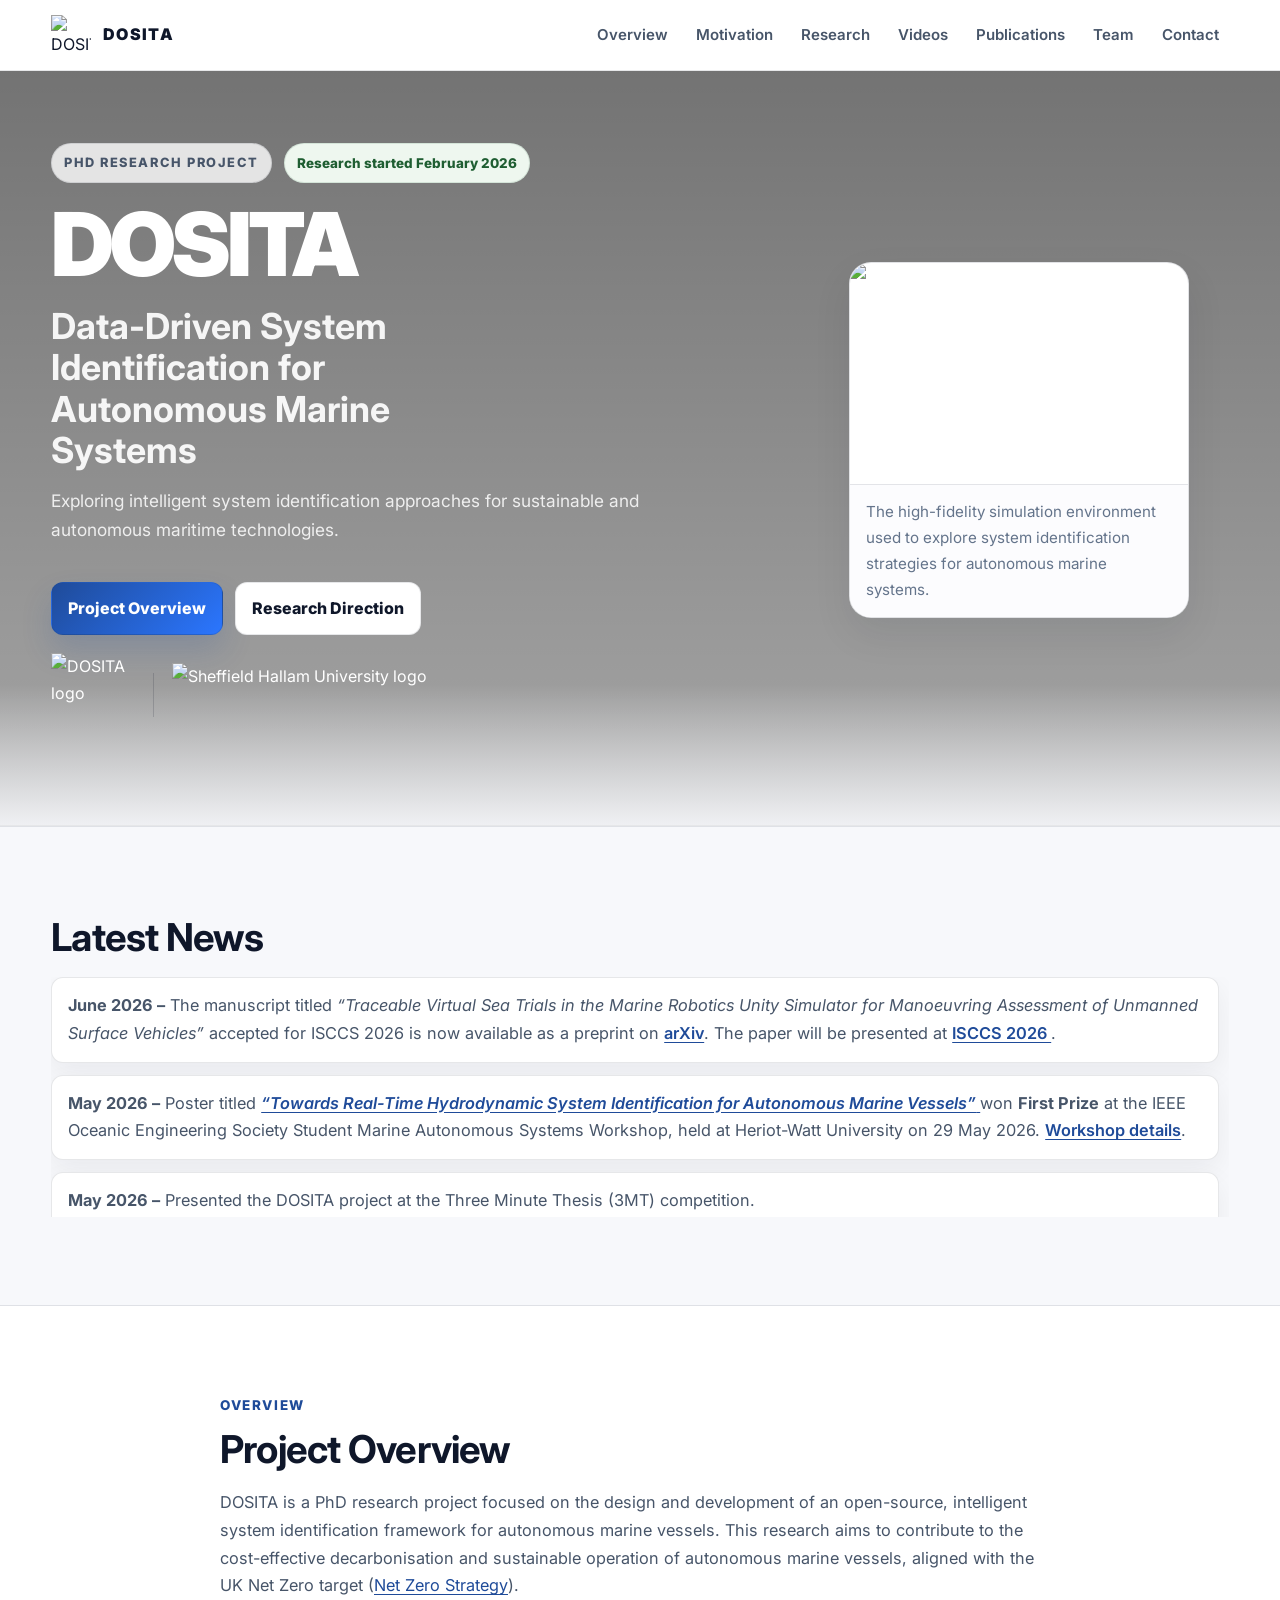
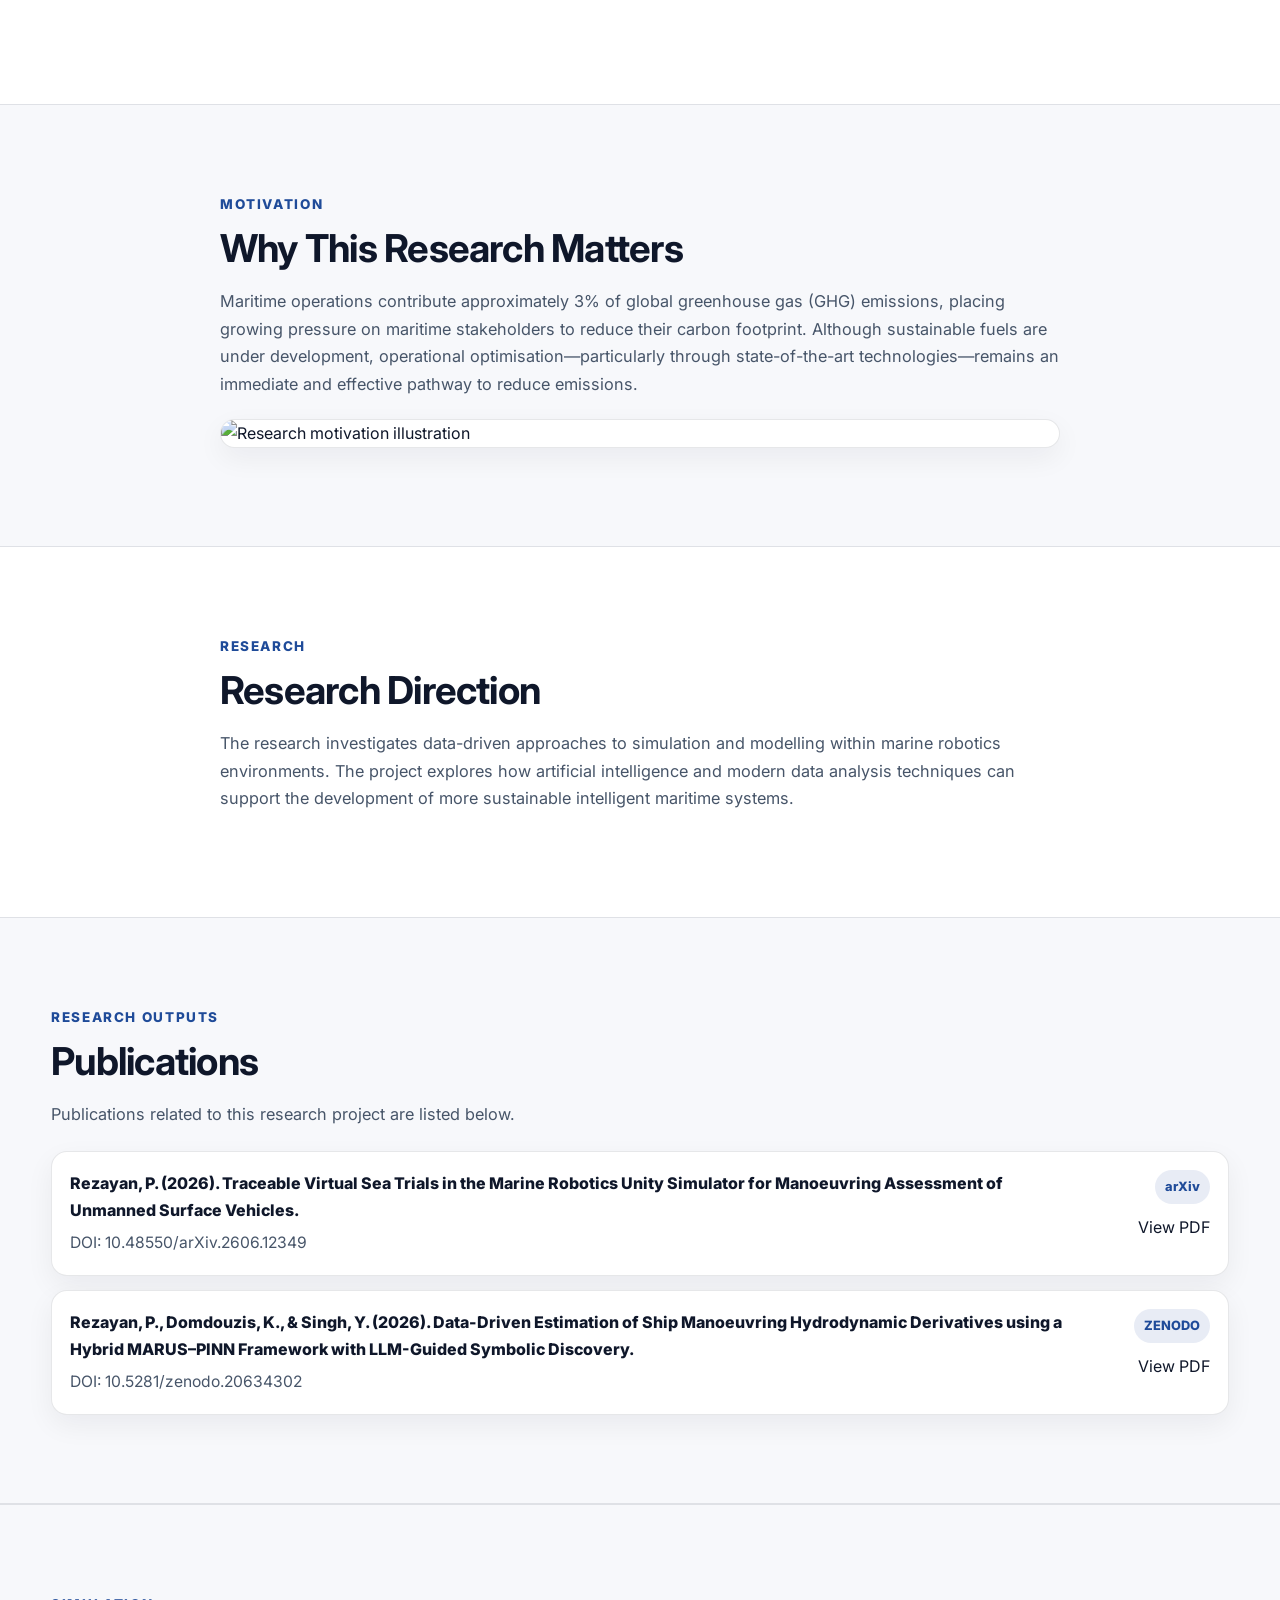
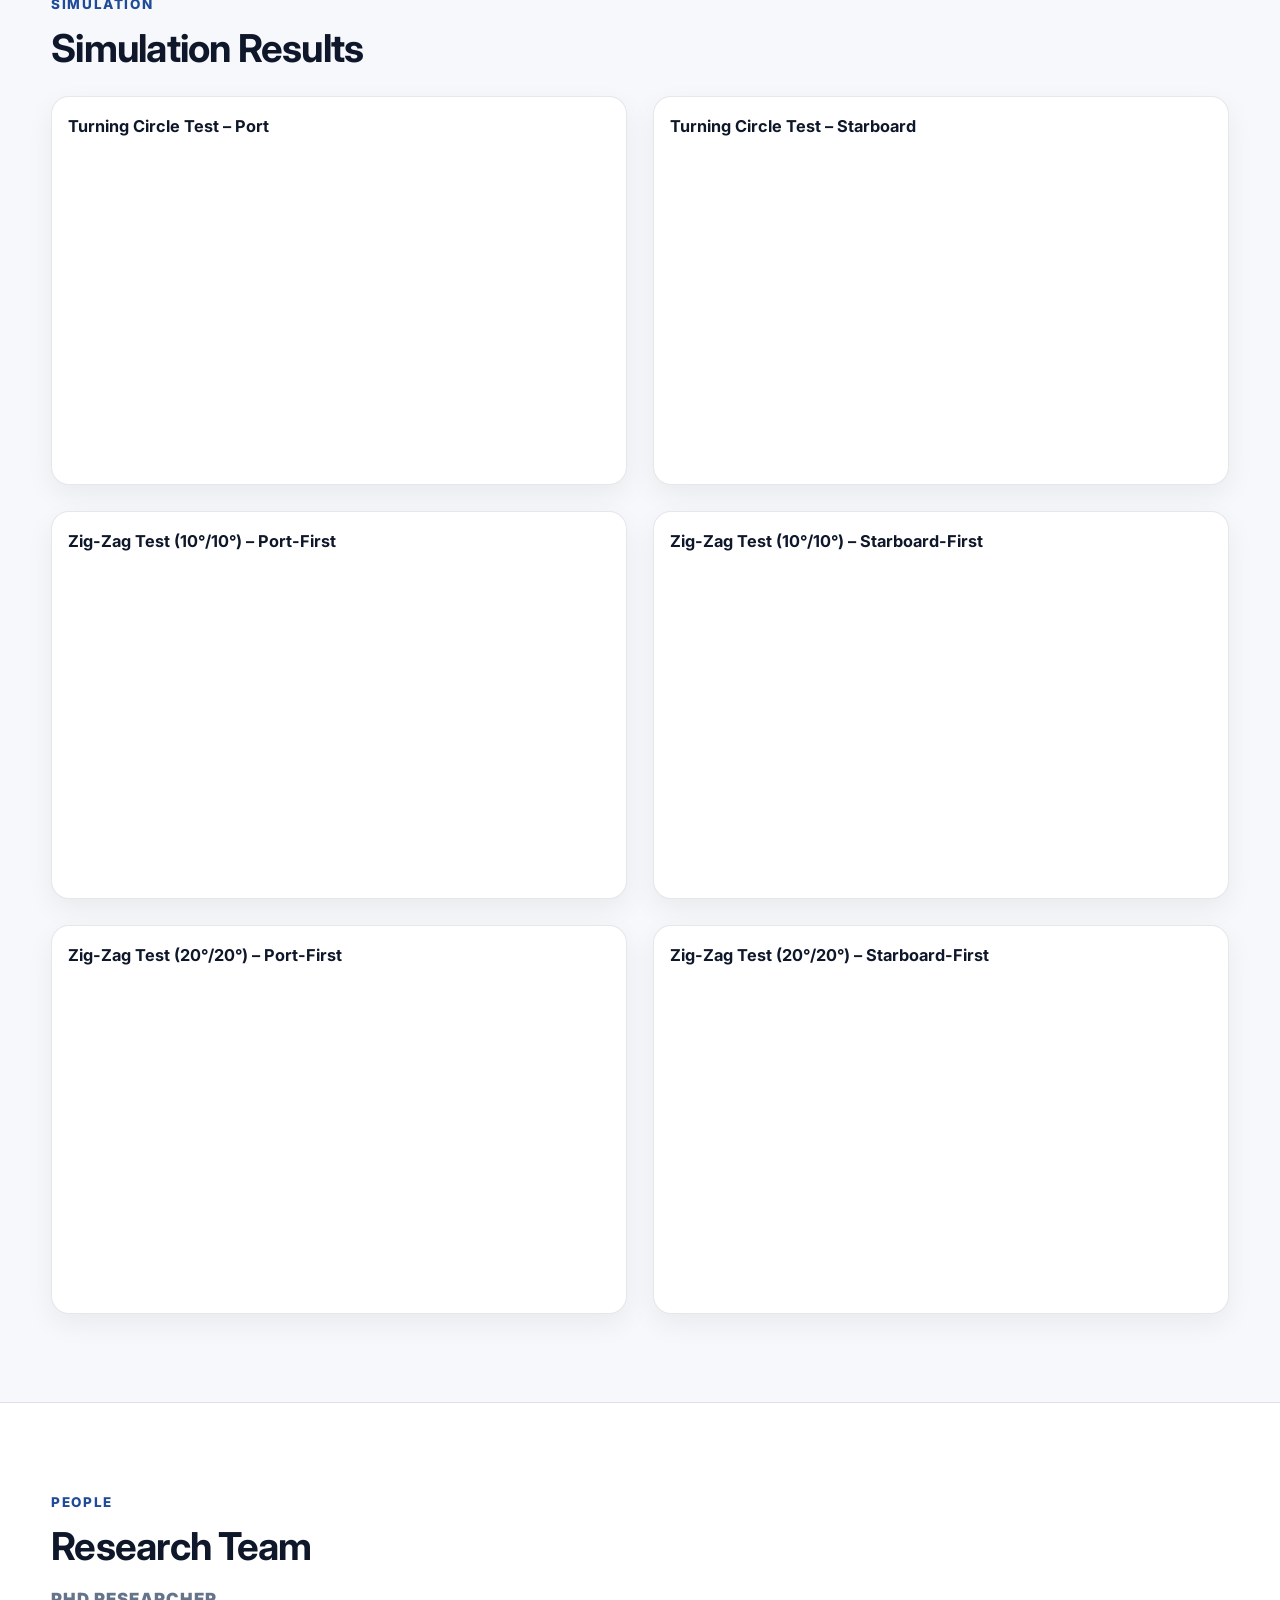
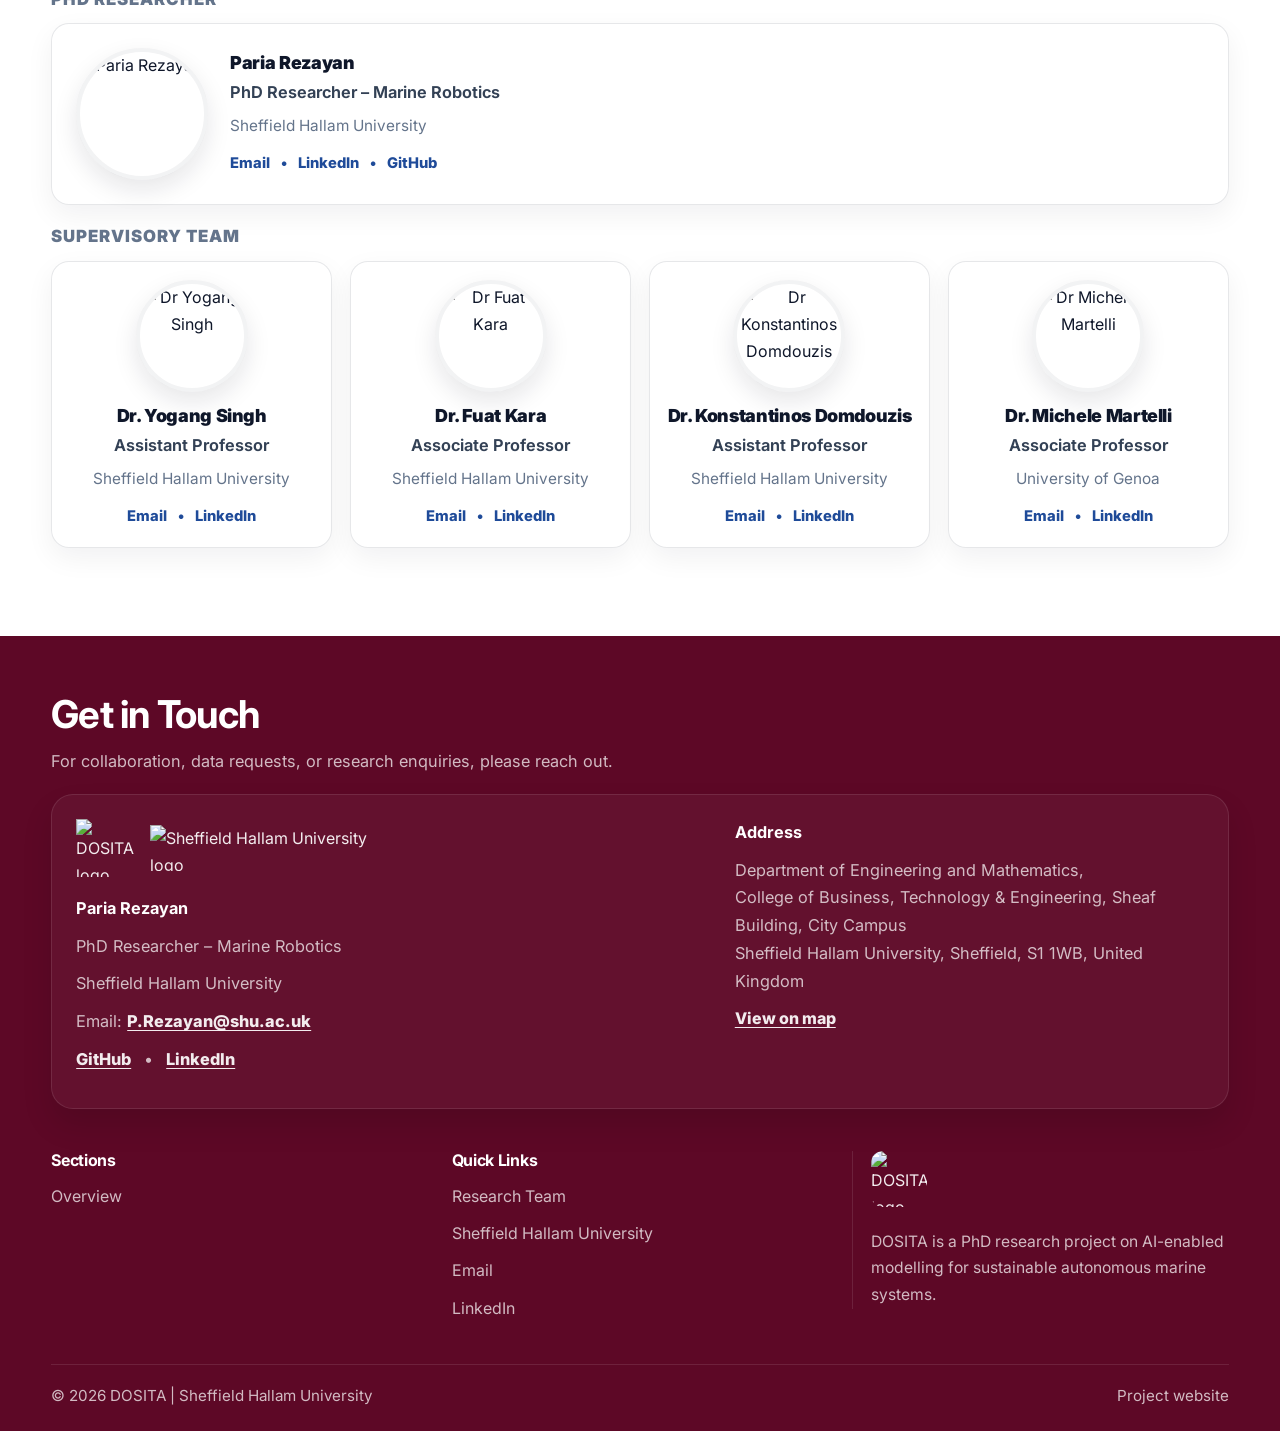
==== commit d62c9dd0: "Update link text to 'View PDF' in index.html" ====
--- a/docs/index.html
+++ b/docs/index.html
@@ -274,7 +274,7 @@
               <div class="pub-meta">
                 <span class="pub-badge">arXiv</span>
                 <a href="https://arxiv.org/abs/2606.12349" target="_blank" rel="noopener">
-                  View
+                  View PDF
                 </a>
               </div>
             </li>
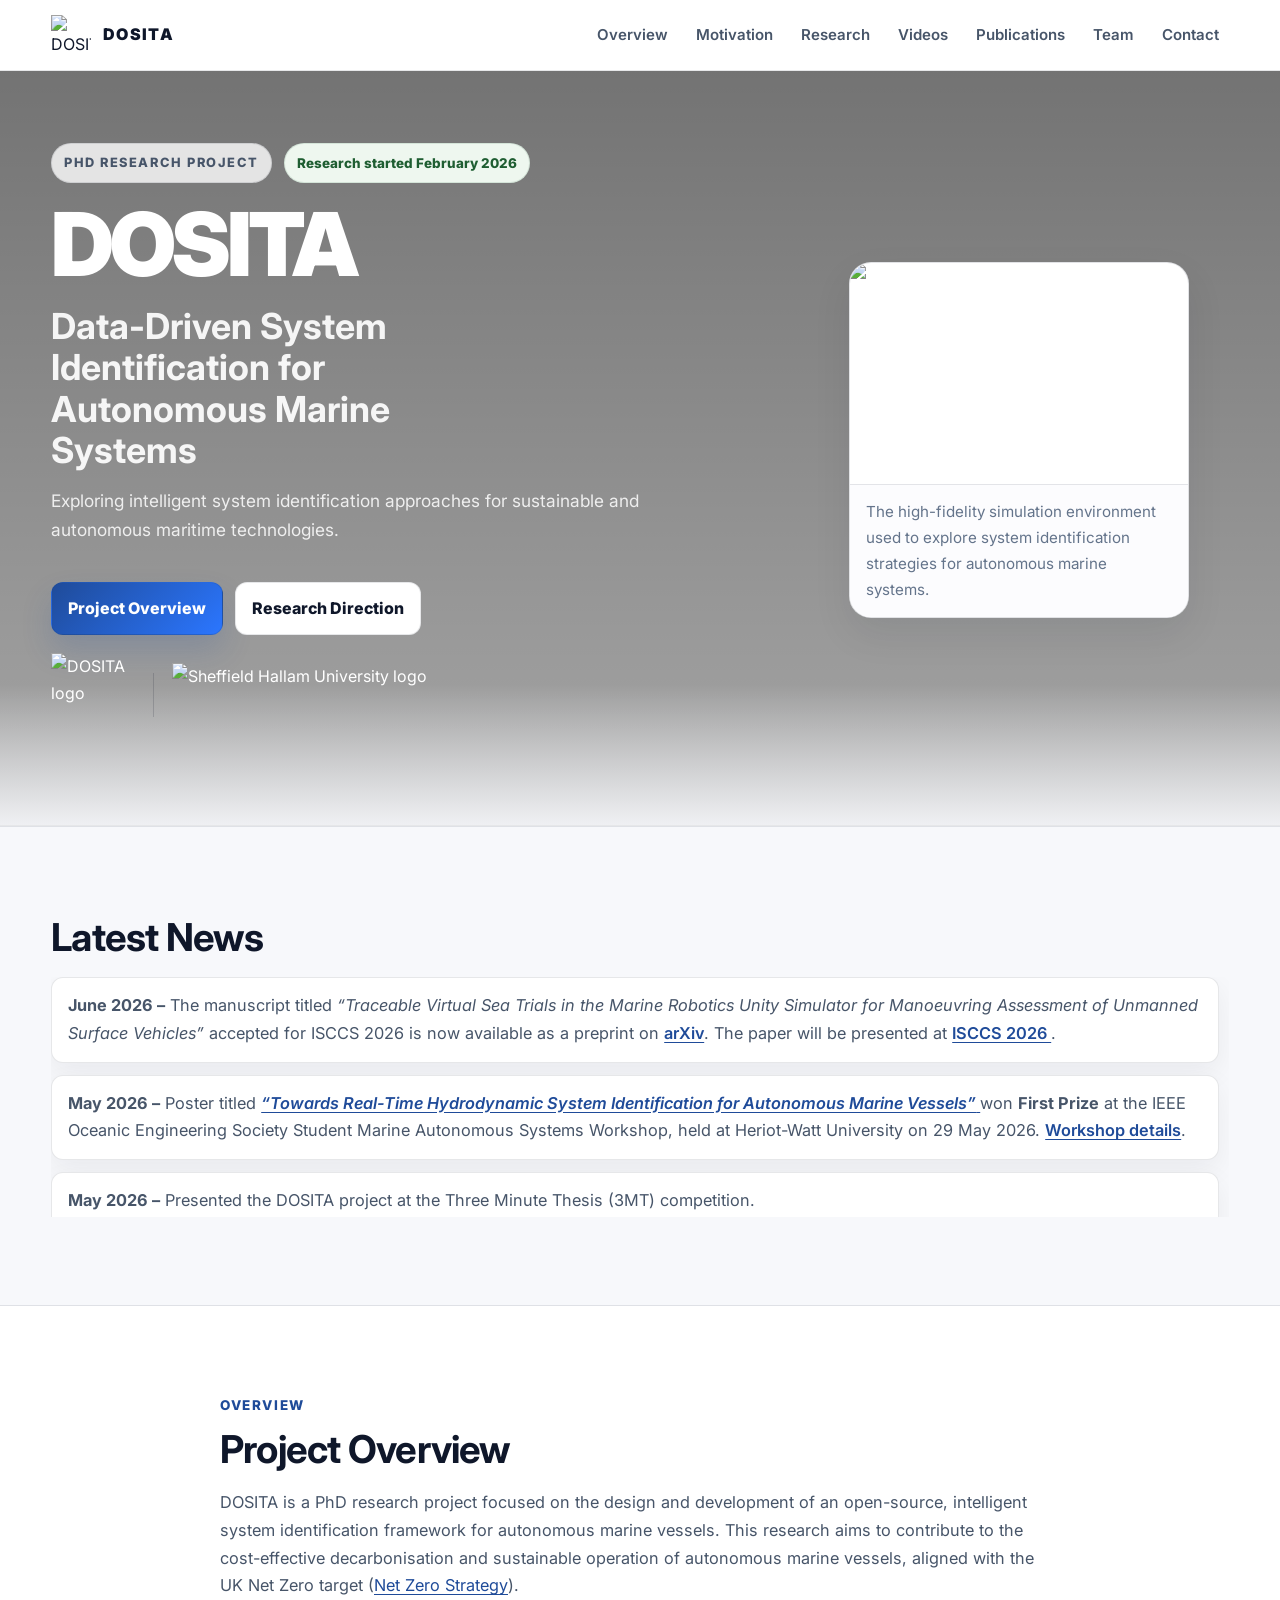
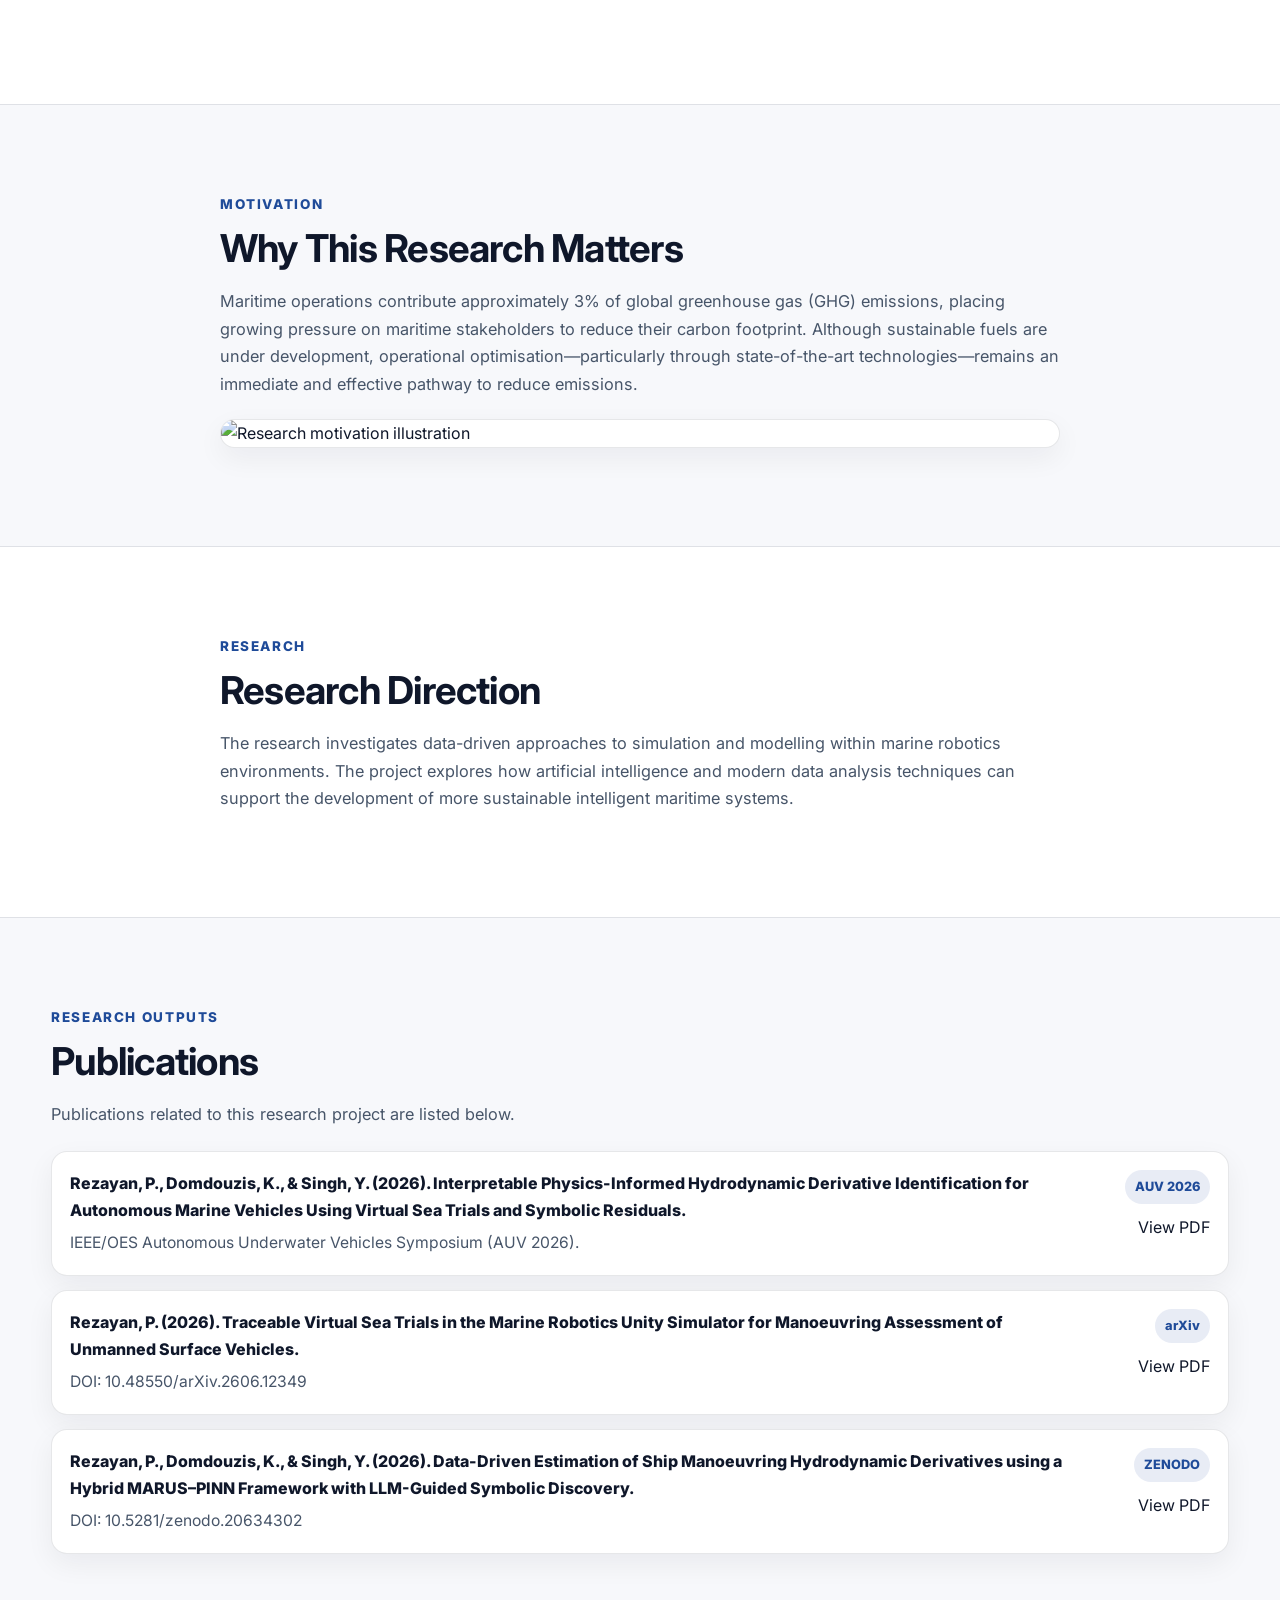
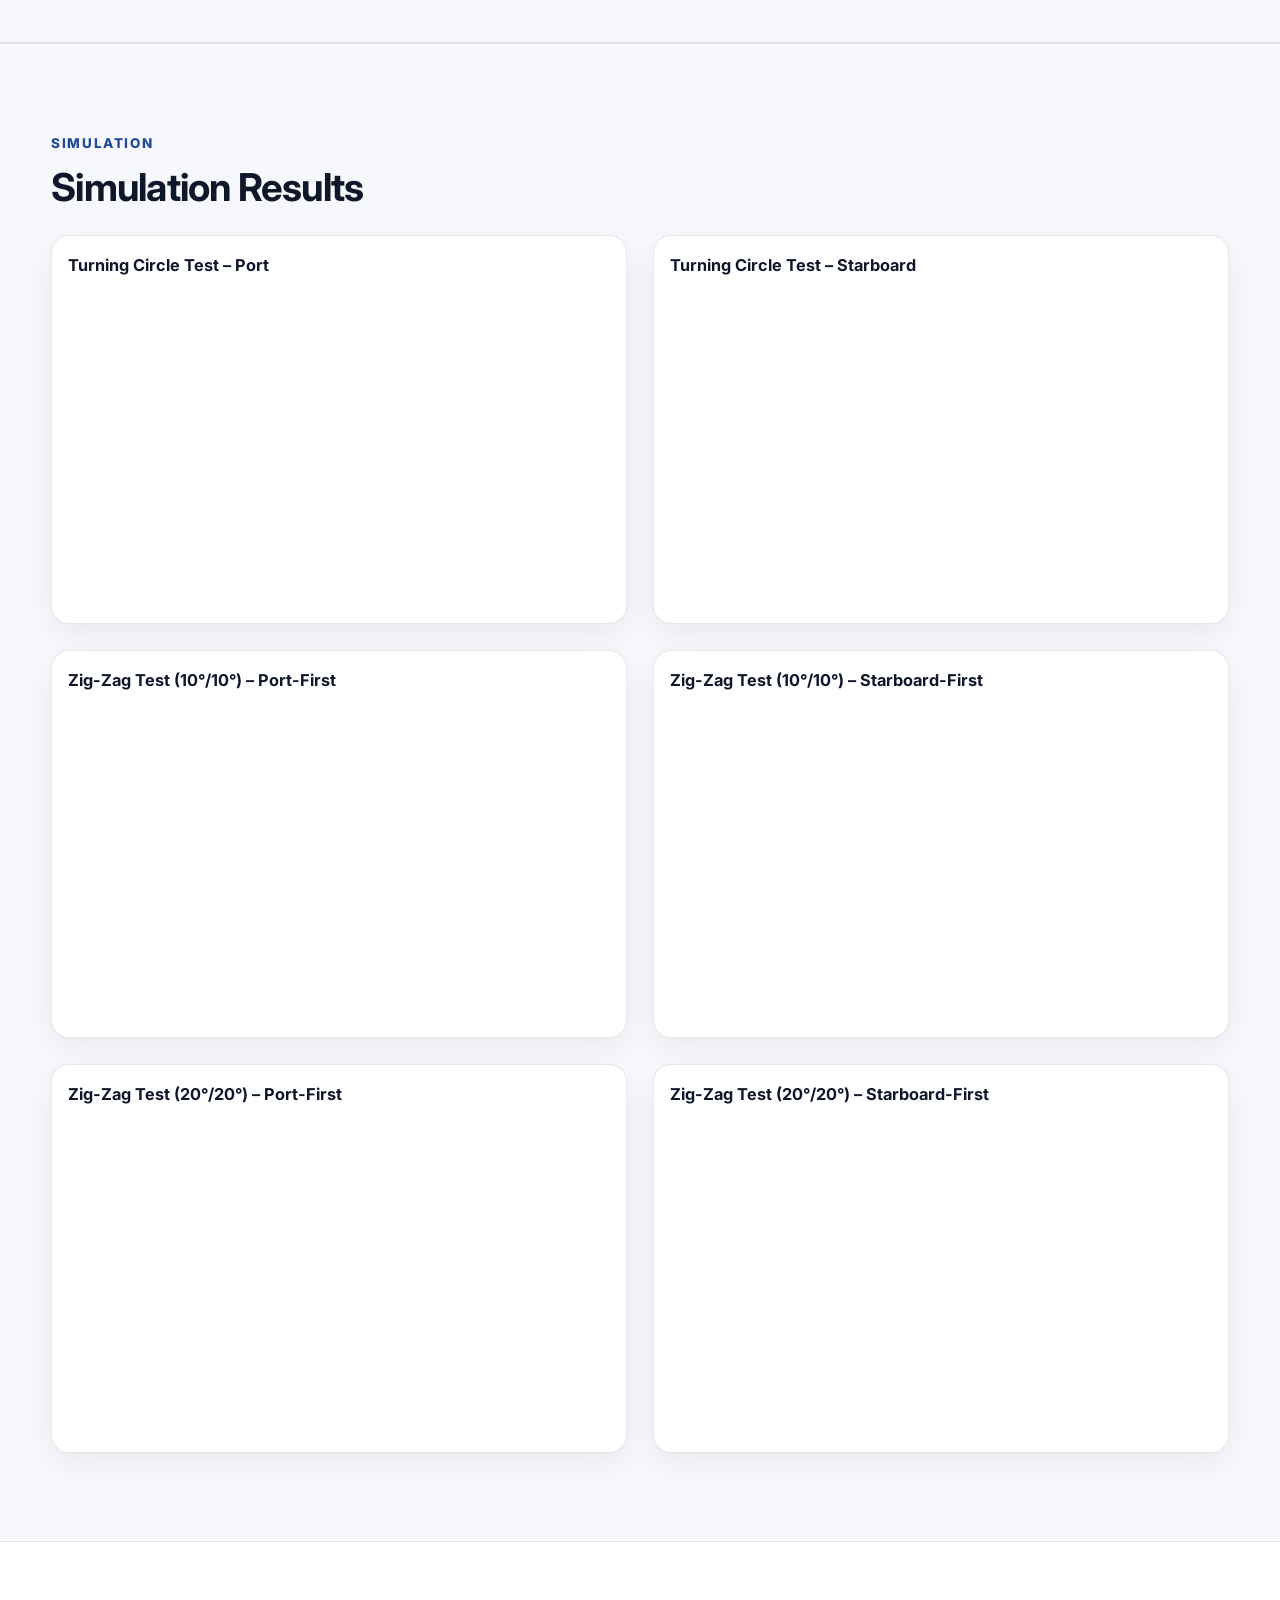
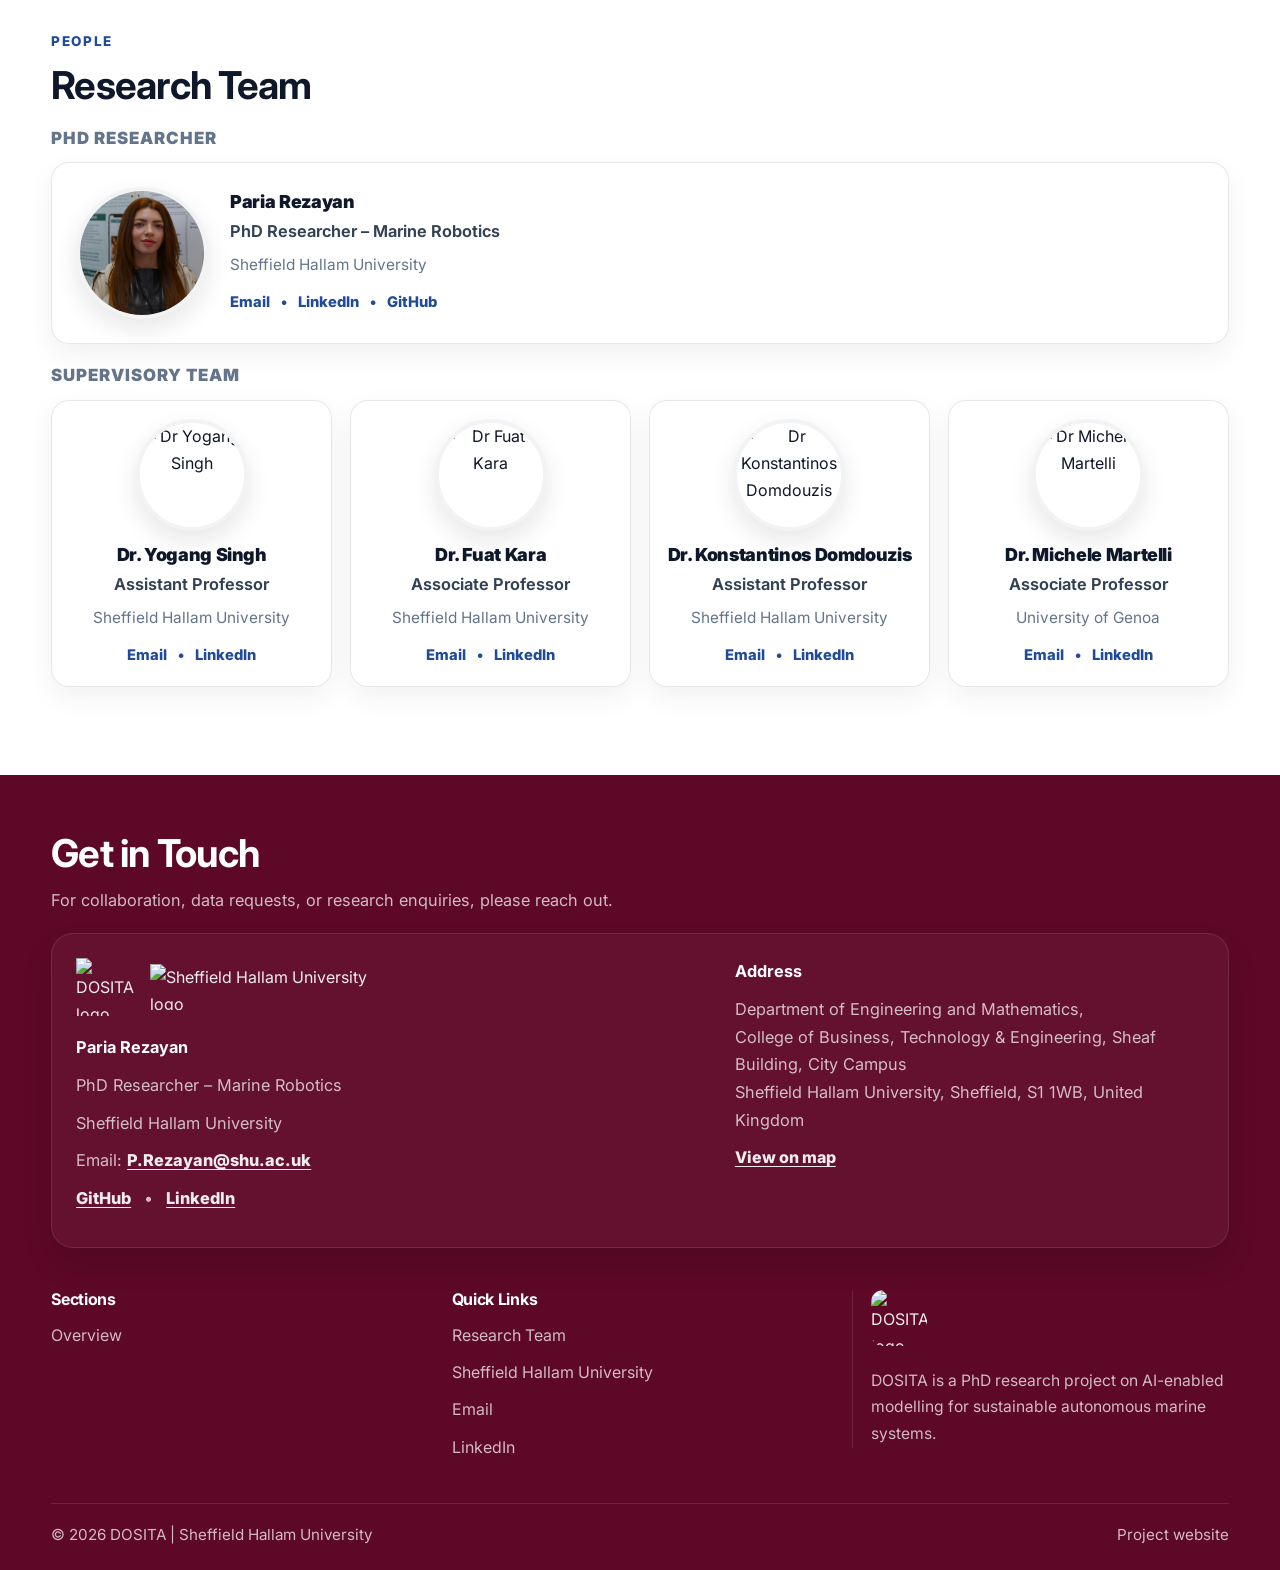
==== commit 0634b845: "Add publication entry for AUV 2026 Added publication details for AUV 2026 symposium." ====
--- a/docs/index.html
+++ b/docs/index.html
@@ -10,7 +10,7 @@
     content="DOSITA: A PhD research project exploring data-driven modelling approaches for more sustainable autonomous marine vahicles"
   />
 
-  <link rel="canonical" href="https://paria-rezayan.github.io/dosita-site/" />
+  <link rel="canonical" href="https://dosita-project.github.io/dosita-site/" />
   <meta name="theme-color" content="#1f4b99" />
 
   <meta property="og:type" content="website" />
@@ -19,11 +19,12 @@
     property="og:description"
     content="Research project on data-driven simulation and modelling for more sustainable autonomous marine vessels."
   />
-  <meta property="og:url" content="https://paria-rezayan.github.io/dosita-site/" />
+  <meta property="og:url" content="https://dosita-project.github.io/dosita-site/" />
   <meta
     property="og:image"
-    content="https://paria-rezayan.github.io/dosita-site/assets/scene2.png"
+    content="https://dosita-project.github.io/dosita-site/assets/scene2.png"
   />
+
 
   <meta name="twitter:card" content="summary_large_image" />
   <meta name="twitter:title" content="DOSITA | PhD Research Project" />
@@ -33,8 +34,9 @@
   />
   <meta
     name="twitter:image"
-    content="https://paria-rezayan.github.io/dosita-site/assets/scene2.png"
+    content="https://dosita-project.github.io/dosita-site/assets/scene2.png"
   />
+
 
   <link rel="icon" type="image/png" href="assets/dosita-favicon.png" />
   <link rel="apple-touch-icon" href="assets/dosita-favicon.png" />
@@ -257,7 +259,23 @@
           <ol class="pub-list">
     
 
-    
+            <li class="pub-item">
+              <div class="pub-main">
+                <span class="pub-title">
+                  Rezayan, P., Domdouzis, K., &amp; Singh, Y. (2026).
+                  Interpretable Physics-Informed Hydrodynamic Derivative Identification for Autonomous Marine Vehicles Using Virtual Sea Trials and Symbolic Residuals.
+                </span>
+                <span class="pub-desc">
+                  IEEE/OES Autonomous Underwater Vehicles Symposium (AUV 2026).
+                </span>
+              </div>
+              <div class="pub-meta">
+                <span class="pub-badge">AUV 2026</span>
+                <a href="AUV_2026_FinalFinalFinal.pdf" target="_blank" rel="noopener">
+                  View PDF
+                </a>
+              </div>
+            </li>
             <li class="pub-item">
               <div class="pub-main">
                 <span class="pub-title">
